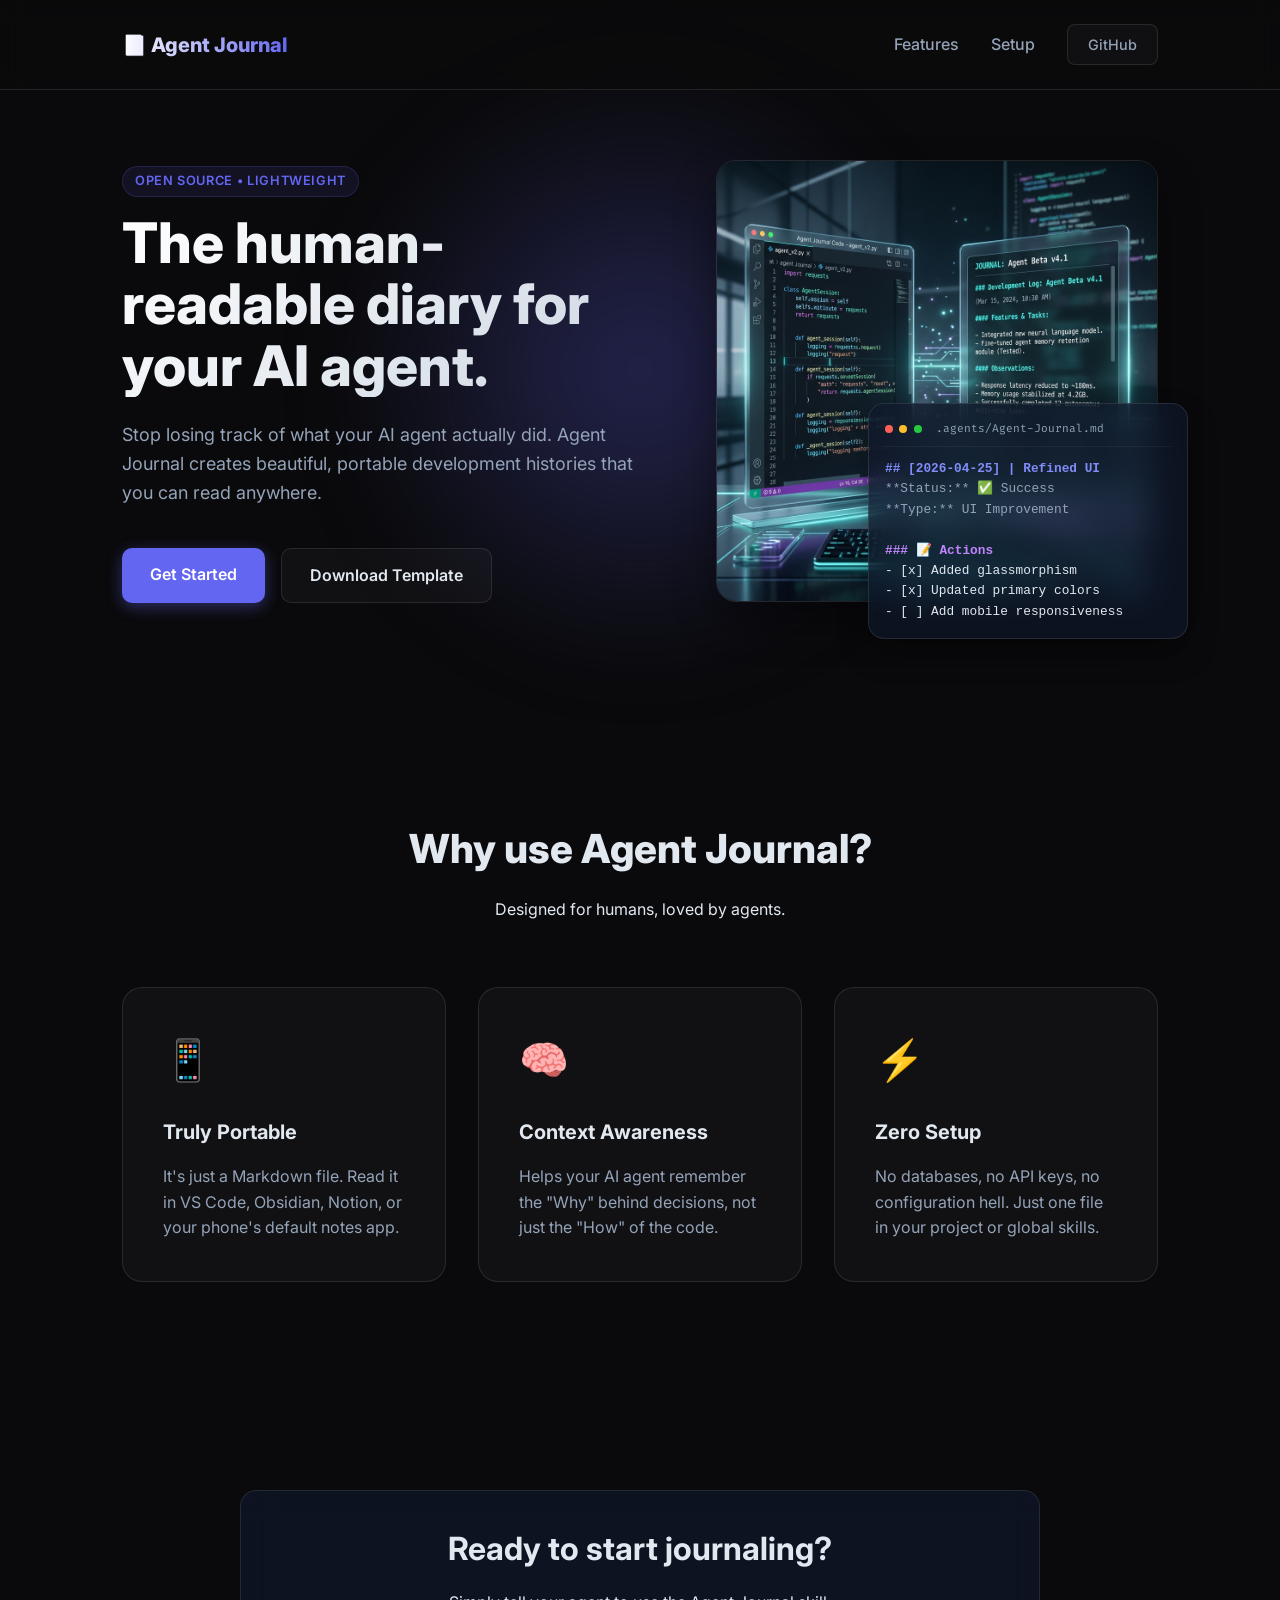
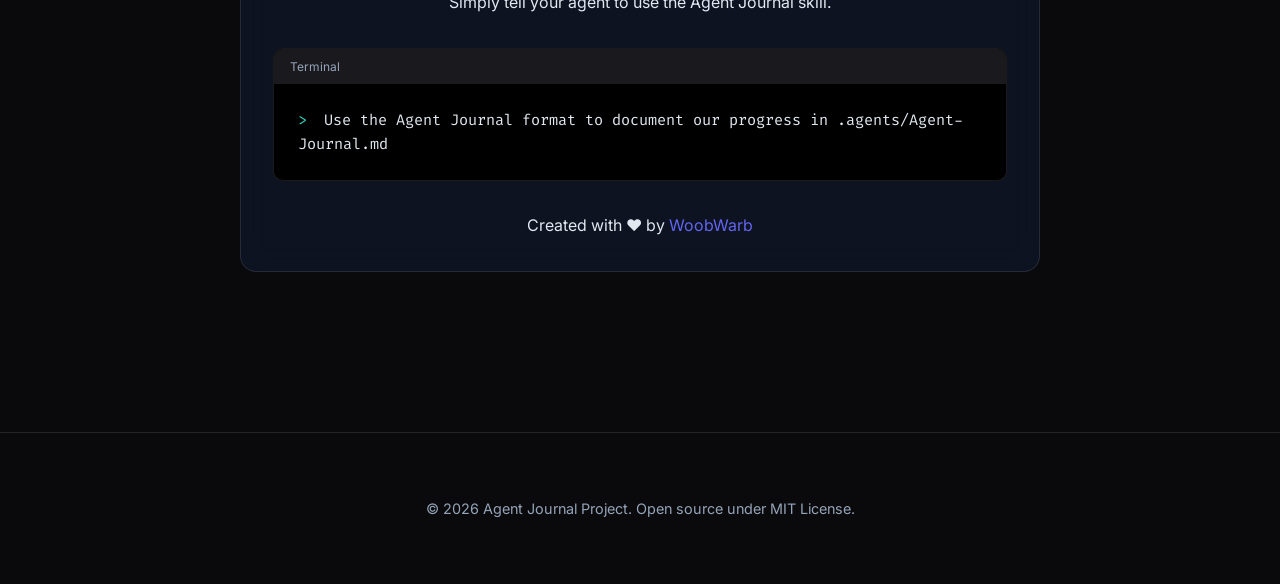
==== index.html @ eedf47f5 "Move website to root for GitHub Pages compatibility" ====
<!DOCTYPE html>
<html lang="en">
<head>
    <meta charset="UTF-8">
    <meta name="viewport" content="width=device-width, initial-scale=1.0">
    <title>Agent Journal | Human-Readable AI Development Diary</title>
    <link rel="stylesheet" href="style.css">
    <link rel="preconnect" href="https://fonts.googleapis.com">
    <link rel="preconnect" href="https://fonts.gstatic.com" crossorigin>
    <link href="https://fonts.googleapis.com/css2?family=Inter:wght@300;400;600;800&family=Fira+Code:wght@400;500&display=swap" rel="stylesheet">
</head>
<body>
    <nav>
        <div class="container">
            <div class="logo">📓 Agent Journal</div>
            <div class="nav-links">
                <a href="#features">Features</a>
                <a href="#setup">Setup</a>
                <a href="https://github.com/WoobWarb" target="_blank" class="github-btn">GitHub</a>
            </div>
        </div>
    </nav>

    <header class="hero">
        <div class="container grid">
            <div class="hero-content">
                <span class="badge">Open Source • Lightweight</span>
                <h1>The human-readable diary for your AI agent.</h1>
                <p>Stop losing track of what your AI agent actually did. Agent Journal creates beautiful, portable development histories that you can read anywhere.</p>
                <div class="hero-btns">
                    <a href="#setup" class="btn primary">Get Started</a>
                    <a href="Agent-Journal.md" download class="btn secondary">Download Template</a>
                </div>
            </div>
            <div class="hero-image">
                <img src="hero.png" alt="Agent Journal Preview">
                <div class="glass-card preview-card">
                    <div class="card-header">
                        <span class="dot red"></span>
                        <span class="dot yellow"></span>
                        <span class="dot green"></span>
                        <span class="filename">.agents/Agent-Journal.md</span>
                    </div>
                    <div class="card-body">
                        <pre><code><span class="md-h2">## [2026-04-25] | Refined UI</span>
<span class="md-meta">**Status:** ✅ Success</span>
<span class="md-meta">**Type:** UI Improvement</span>

<span class="md-h3">### 📝 Actions</span>
- [x] Added glassmorphism
- [x] Updated primary colors
- [ ] Add mobile responsiveness</code></pre>
                    </div>
                </div>
            </div>
        </div>
    </header>

    <section id="features" class="features">
        <div class="container">
            <div class="section-title">
                <h2>Why use Agent Journal?</h2>
                <p>Designed for humans, loved by agents.</p>
            </div>
            <div class="feature-grid">
                <div class="feature-card">
                    <div class="icon">📱</div>
                    <h3>Truly Portable</h3>
                    <p>It's just a Markdown file. Read it in VS Code, Obsidian, Notion, or your phone's default notes app.</p>
                </div>
                <div class="feature-card">
                    <div class="icon">🧠</div>
                    <h3>Context Awareness</h3>
                    <p>Helps your AI agent remember the "Why" behind decisions, not just the "How" of the code.</p>
                </div>
                <div class="feature-card">
                    <div class="icon">⚡</div>
                    <h3>Zero Setup</h3>
                    <p>No databases, no API keys, no configuration hell. Just one file in your project or global skills.</p>
                </div>
            </div>
        </div>
    </section>

    <section id="setup" class="setup">
        <div class="container">
            <div class="glass-card setup-card">
                <h2>Ready to start journaling?</h2>
                <p>Simply tell your agent to use the Agent Journal skill.</p>
                <div class="terminal">
                    <div class="terminal-header">Terminal</div>
                    <div class="terminal-body">
                        <span class="prompt">></span> Use the Agent Journal format to document our progress in .agents/Agent-Journal.md
                    </div>
                </div>
                <div class="footer-links">
                    <p>Created with ❤️ by <a href="https://github.com/WoobWarb">WoobWarb</a></p>
                </div>
            </div>
        </div>
    </section>

    <footer>
        <div class="container">
            <p>&copy; 2026 Agent Journal Project. Open source under MIT License.</p>
        </div>
    </footer>
</body>
</html>
---- style.css ----
:root {
    --bg: #0a0a0c;
    --card-bg: rgba(255, 255, 255, 0.03);
    --border: rgba(255, 255, 255, 0.1);
    --text: #e2e8f0;
    --text-muted: #94a3b8;
    --primary: #6366f1;
    --primary-glow: rgba(99, 102, 241, 0.3);
    --secondary: #2dd4bf;
    --glass: rgba(15, 23, 42, 0.7);
}

* {
    margin: 0;
    padding: 0;
    box-sizing: border-box;
}

body {
    background-color: var(--bg);
    color: var(--text);
    font-family: 'Inter', sans-serif;
    line-height: 1.6;
    overflow-x: hidden;
}

.container {
    max-width: 1100px;
    margin: 0 auto;
    padding: 0 2rem;
}

nav {
    padding: 1.5rem 0;
    position: fixed;
    width: 100%;
    top: 0;
    z-index: 100;
    background: rgba(10, 10, 12, 0.8);
    backdrop-filter: blur(10px);
    border-bottom: 1px solid var(--border);
}

nav .container {
    display: flex;
    justify-content: space-between;
    align-items: center;
}

.logo {
    font-weight: 800;
    font-size: 1.25rem;
    background: linear-gradient(to right, #fff, var(--primary));
    -webkit-background-clip: text;
    -webkit-text-fill-color: transparent;
}

.nav-links {
    display: flex;
    gap: 2rem;
    align-items: center;
}

.nav-links a {
    text-decoration: none;
    color: var(--text-muted);
    font-weight: 500;
    transition: color 0.3s;
}

.nav-links a:hover {
    color: var(--text);
}

.github-btn {
    padding: 0.5rem 1.25rem;
    background: var(--card-bg);
    border: 1px solid var(--border);
    border-radius: 8px;
    font-size: 0.9rem;
}

header.hero {
    padding: 10rem 0 5rem;
    position: relative;
}

header.hero::before {
    content: '';
    position: absolute;
    top: 10%;
    left: 50%;
    transform: translateX(-50%);
    width: 600px;
    height: 600px;
    background: radial-gradient(circle, var(--primary-glow) 0%, transparent 70%);
    z-index: -1;
    filter: blur(50px);
}

.grid {
    display: grid;
    grid-template-columns: 1.2fr 1fr;
    gap: 4rem;
    align-items: center;
}

.hero-content h1 {
    font-size: 3.5rem;
    font-weight: 800;
    line-height: 1.1;
    margin-bottom: 1.5rem;
    background: linear-gradient(135deg, #fff 0%, #cbd5e1 100%);
    -webkit-background-clip: text;
    -webkit-text-fill-color: transparent;
}

.hero-content p {
    font-size: 1.125rem;
    color: var(--text-muted);
    margin-bottom: 2.5rem;
}

.badge {
    display: inline-block;
    padding: 0.25rem 0.75rem;
    background: rgba(99, 102, 241, 0.1);
    color: var(--primary);
    border: 1px solid rgba(99, 102, 241, 0.2);
    border-radius: 20px;
    font-size: 0.8rem;
    font-weight: 600;
    margin-bottom: 1rem;
    text-transform: uppercase;
    letter-spacing: 0.05em;
}

.hero-btns {
    display: flex;
    gap: 1rem;
}

.btn {
    padding: 0.875rem 1.75rem;
    border-radius: 10px;
    text-decoration: none;
    font-weight: 600;
    transition: all 0.3s;
}

.btn.primary {
    background: var(--primary);
    color: white;
    box-shadow: 0 4px 15px rgba(99, 102, 241, 0.4);
}

.btn.primary:hover {
    transform: translateY(-2px);
    box-shadow: 0 6px 20px rgba(99, 102, 241, 0.6);
}

.btn.secondary {
    background: var(--card-bg);
    color: var(--text);
    border: 1px solid var(--border);
}

.btn.secondary:hover {
    background: rgba(255, 255, 255, 0.06);
}

.hero-image {
    position: relative;
}

.hero-image img {
    width: 100%;
    border-radius: 20px;
    box-shadow: 0 20px 40px rgba(0, 0, 0, 0.4);
    border: 1px solid var(--border);
}

.glass-card {
    background: var(--glass);
    backdrop-filter: blur(15px);
    border: 1px solid var(--border);
    border-radius: 16px;
    padding: 2rem;
}

.preview-card {
    position: absolute;
    bottom: -30px;
    right: -30px;
    width: 320px;
    padding: 1rem;
    font-family: 'Fira Code', monospace;
    font-size: 0.8rem;
    box-shadow: 0 15px 30px rgba(0, 0, 0, 0.3);
    animation: float 6s ease-in-out infinite;
}

@keyframes float {
    0%, 100% { transform: translateY(0); }
    50% { transform: translateY(-10px); }
}

.card-header {
    display: flex;
    align-items: center;
    gap: 0.4rem;
    margin-bottom: 0.75rem;
    padding-bottom: 0.5rem;
    border-bottom: 1px solid rgba(255, 255, 255, 0.05);
}

.dot {
    width: 8px;
    height: 8px;
    border-radius: 50%;
}

.dot.red { background: #ff5f56; }
.dot.yellow { background: #ffbd2e; }
.dot.green { background: #27c93f; }

.filename {
    color: var(--text-muted);
    margin-left: 0.5rem;
    font-size: 0.7rem;
}

.md-h2 { color: #818cf8; font-weight: bold; }
.md-h3 { color: #c084fc; font-weight: bold; }
.md-meta { color: var(--text-muted); }

.features {
    padding: 8rem 0;
}

.section-title {
    text-align: center;
    margin-bottom: 4rem;
}

.section-title h2 {
    font-size: 2.5rem;
    font-weight: 800;
    margin-bottom: 1rem;
}

.feature-grid {
    display: grid;
    grid-template-columns: repeat(3, 1fr);
    gap: 2rem;
}

.feature-card {
    background: var(--card-bg);
    border: 1px solid var(--border);
    padding: 2.5rem;
    border-radius: 20px;
    transition: all 0.3s;
}

.feature-card:hover {
    border-color: var(--primary);
    transform: translateY(-5px);
    background: rgba(255, 255, 255, 0.05);
}

.feature-card .icon {
    font-size: 2.5rem;
    margin-bottom: 1.5rem;
}

.feature-card h3 {
    font-size: 1.25rem;
    margin-bottom: 1rem;
}

.feature-card p {
    color: var(--text-muted);
}

.setup {
    padding: 5rem 0 10rem;
}

.setup-card {
    text-align: center;
    max-width: 800px;
    margin: 0 auto;
}

.setup-card h2 {
    font-size: 2rem;
    margin-bottom: 1rem;
}

.terminal {
    background: #000;
    border-radius: 10px;
    margin: 2rem 0;
    text-align: left;
    overflow: hidden;
    border: 1px solid var(--border);
}

.terminal-header {
    background: #1a1a1e;
    padding: 0.5rem 1rem;
    font-size: 0.75rem;
    color: var(--text-muted);
}

.terminal-body {
    padding: 1.5rem;
    font-family: 'Fira Code', monospace;
    font-size: 0.95rem;
}

.terminal-body .prompt {
    color: var(--secondary);
    margin-right: 0.5rem;
}

.footer-links a {
    color: var(--primary);
    text-decoration: none;
}

footer {
    padding: 4rem 0;
    border-top: 1px solid var(--border);
    text-align: center;
    color: var(--text-muted);
    font-size: 0.9rem;
}

@media (max-width: 768px) {
    .grid { grid-template-columns: 1fr; text-align: center; gap: 2rem; }
    .hero-content h1 { font-size: 2.5rem; }
    .hero-btns { justify-content: center; }
    .feature-grid { grid-template-columns: 1fr; }
    .preview-card { position: relative; bottom: 0; right: 0; width: 100%; margin-top: 1rem; }
    .nav-links { display: none; }
}
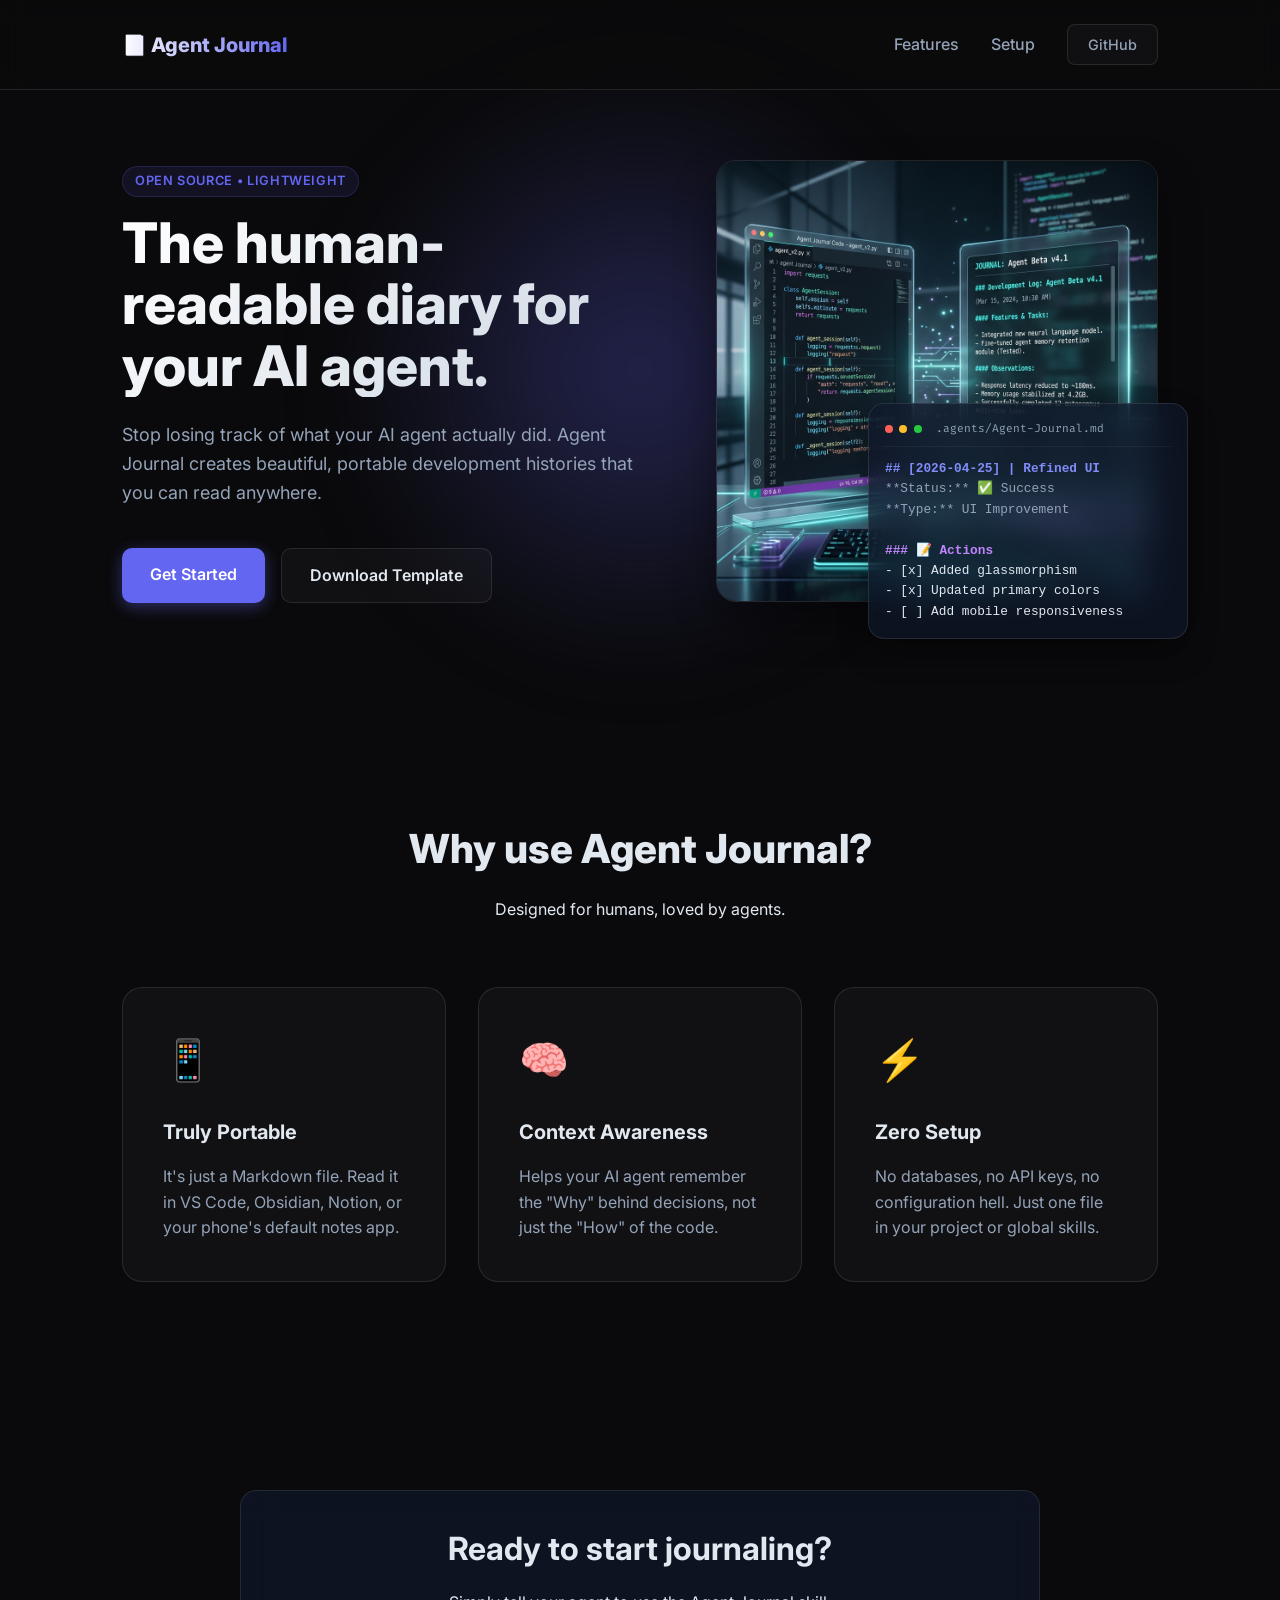
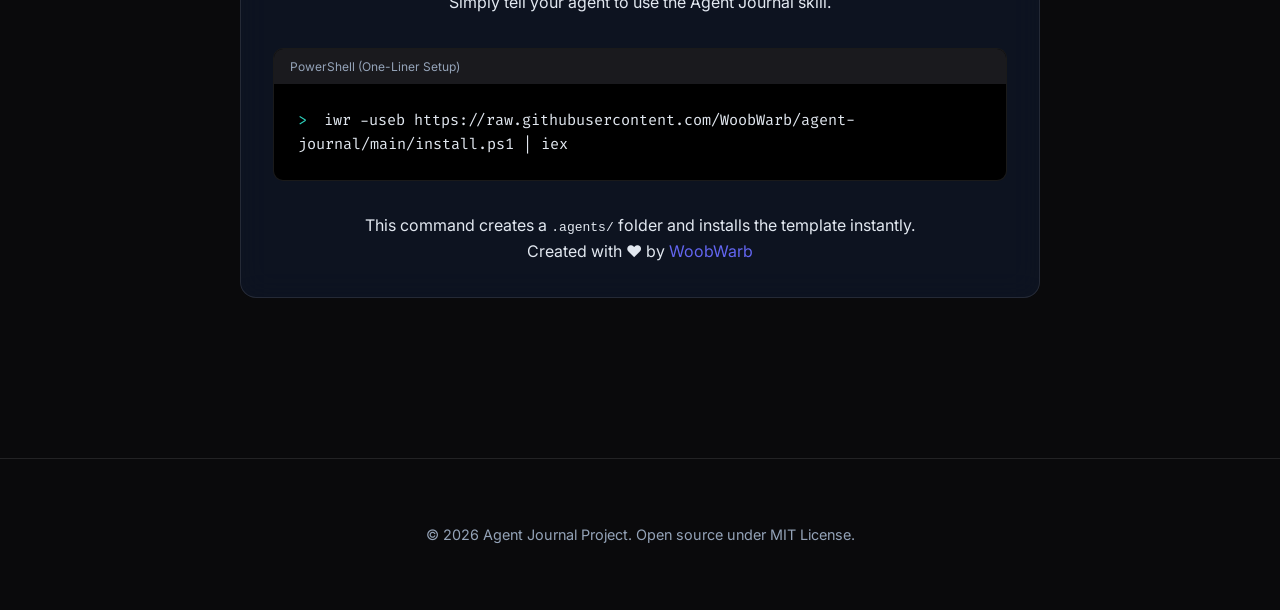
==== commit b3fda936: "Add one-liner remote installer support" ====
--- a/index.html
+++ b/index.html
@@ -88,11 +88,12 @@
                 <h2>Ready to start journaling?</h2>
                 <p>Simply tell your agent to use the Agent Journal skill.</p>
                 <div class="terminal">
-                    <div class="terminal-header">Terminal</div>
+                    <div class="terminal-header">PowerShell (One-Liner Setup)</div>
                     <div class="terminal-body">
-                        <span class="prompt">></span> Use the Agent Journal format to document our progress in .agents/Agent-Journal.md
+                        <span class="prompt">></span> iwr -useb https://raw.githubusercontent.com/WoobWarb/agent-journal/main/install.ps1 | iex
                     </div>
                 </div>
+                <p class="hint">This command creates a <code>.agents/</code> folder and installs the template instantly.</p>
                 <div class="footer-links">
                     <p>Created with ❤️ by <a href="https://github.com/WoobWarb">WoobWarb</a></p>
                 </div>
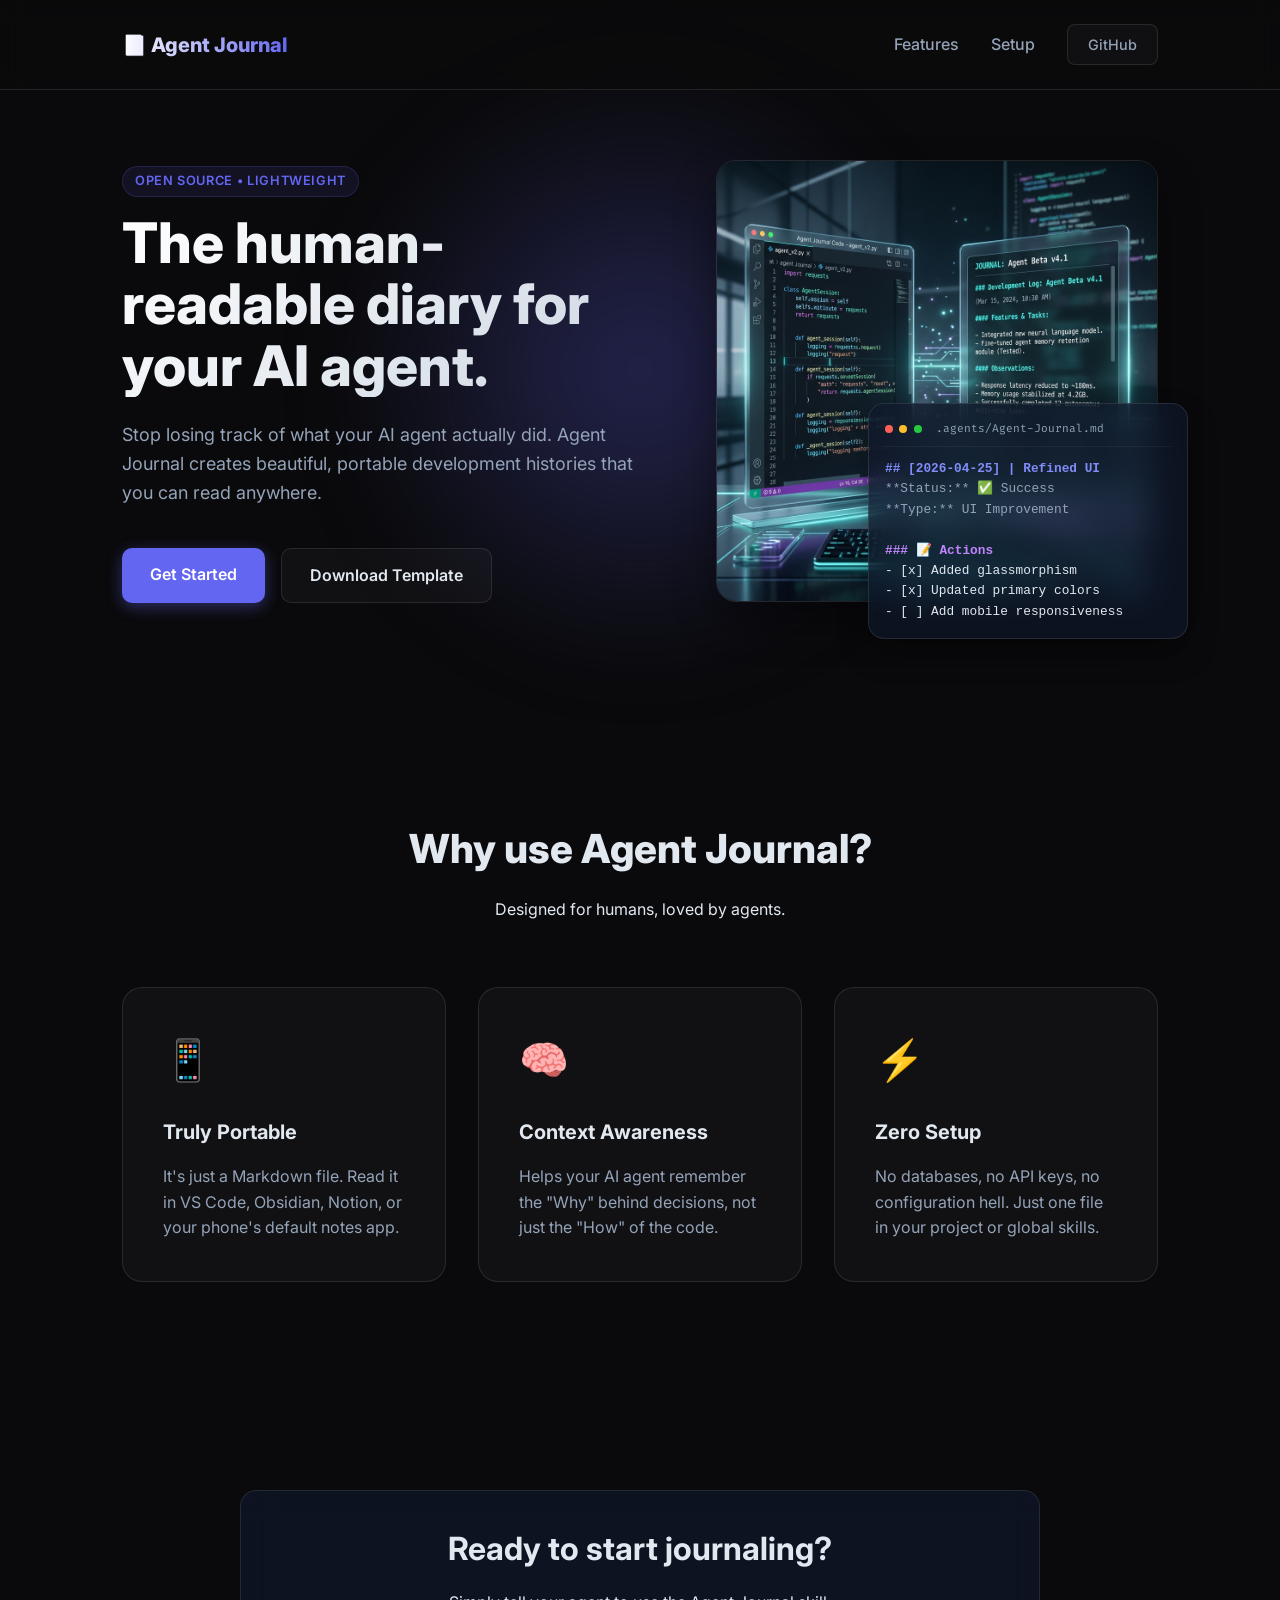
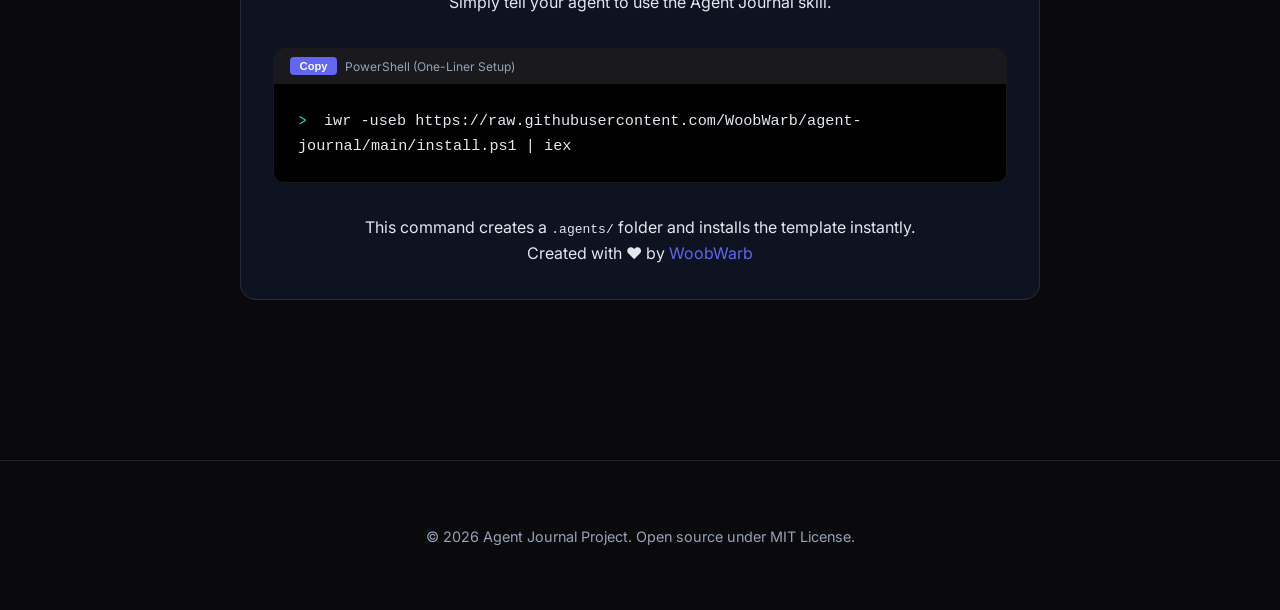
==== commit 728cfaeb: "Add copy button to terminal card on top left" ====
--- a/index.html
+++ b/index.html
@@ -87,10 +87,13 @@
             <div class="glass-card setup-card">
                 <h2>Ready to start journaling?</h2>
                 <p>Simply tell your agent to use the Agent Journal skill.</p>
-                <div class="terminal">
-                    <div class="terminal-header">PowerShell (One-Liner Setup)</div>
+                <div class="terminal" id="terminal-card">
+                    <div class="terminal-header">
+                        <span class="terminal-title">PowerShell (One-Liner Setup)</span>
+                        <button class="copy-btn" onclick="copyCommand()">Copy</button>
+                    </div>
                     <div class="terminal-body">
-                        <span class="prompt">></span> iwr -useb https://raw.githubusercontent.com/WoobWarb/agent-journal/main/install.ps1 | iex
+                        <span class="prompt">></span> <code id="install-cmd">iwr -useb https://raw.githubusercontent.com/WoobWarb/agent-journal/main/install.ps1 | iex</code>
                     </div>
                 </div>
                 <p class="hint">This command creates a <code>.agents/</code> folder and installs the template instantly.</p>
@@ -106,5 +109,19 @@
             <p>&copy; 2026 Agent Journal Project. Open source under MIT License.</p>
         </div>
     </footer>
+    <script>
+        function copyCommand() {
+            const cmd = document.getElementById('install-cmd').innerText;
+            navigator.clipboard.writeText(cmd).then(() => {
+                const btn = document.querySelector('.copy-btn');
+                btn.innerText = 'Copied!';
+                btn.classList.add('copied');
+                setTimeout(() => {
+                    btn.innerText = 'Copy';
+                    btn.classList.remove('copied');
+                }, 2000);
+            });
+        }
+    </script>
 </body>
 </html>
--- a/style.css
+++ b/style.css
@@ -312,6 +312,37 @@
     padding: 0.5rem 1rem;
     font-size: 0.75rem;
     color: var(--text-muted);
+    display: flex;
+    justify-content: space-between;
+    align-items: center;
+}
+
+.copy-btn {
+    background: var(--primary);
+    color: white;
+    border: none;
+    padding: 0.2rem 0.6rem;
+    border-radius: 4px;
+    font-size: 0.7rem;
+    font-weight: 600;
+    cursor: pointer;
+    transition: all 0.2s;
+    order: -1; /* Move to the far left */
+}
+
+.copy-btn:hover {
+    background: #4f46e5;
+    transform: scale(1.05);
+}
+
+.copy-btn.copied {
+    background: var(--secondary);
+}
+
+.terminal-title {
+    margin-left: 0.5rem;
+    flex-grow: 1;
+    text-align: left;
 }
 
 .terminal-body {
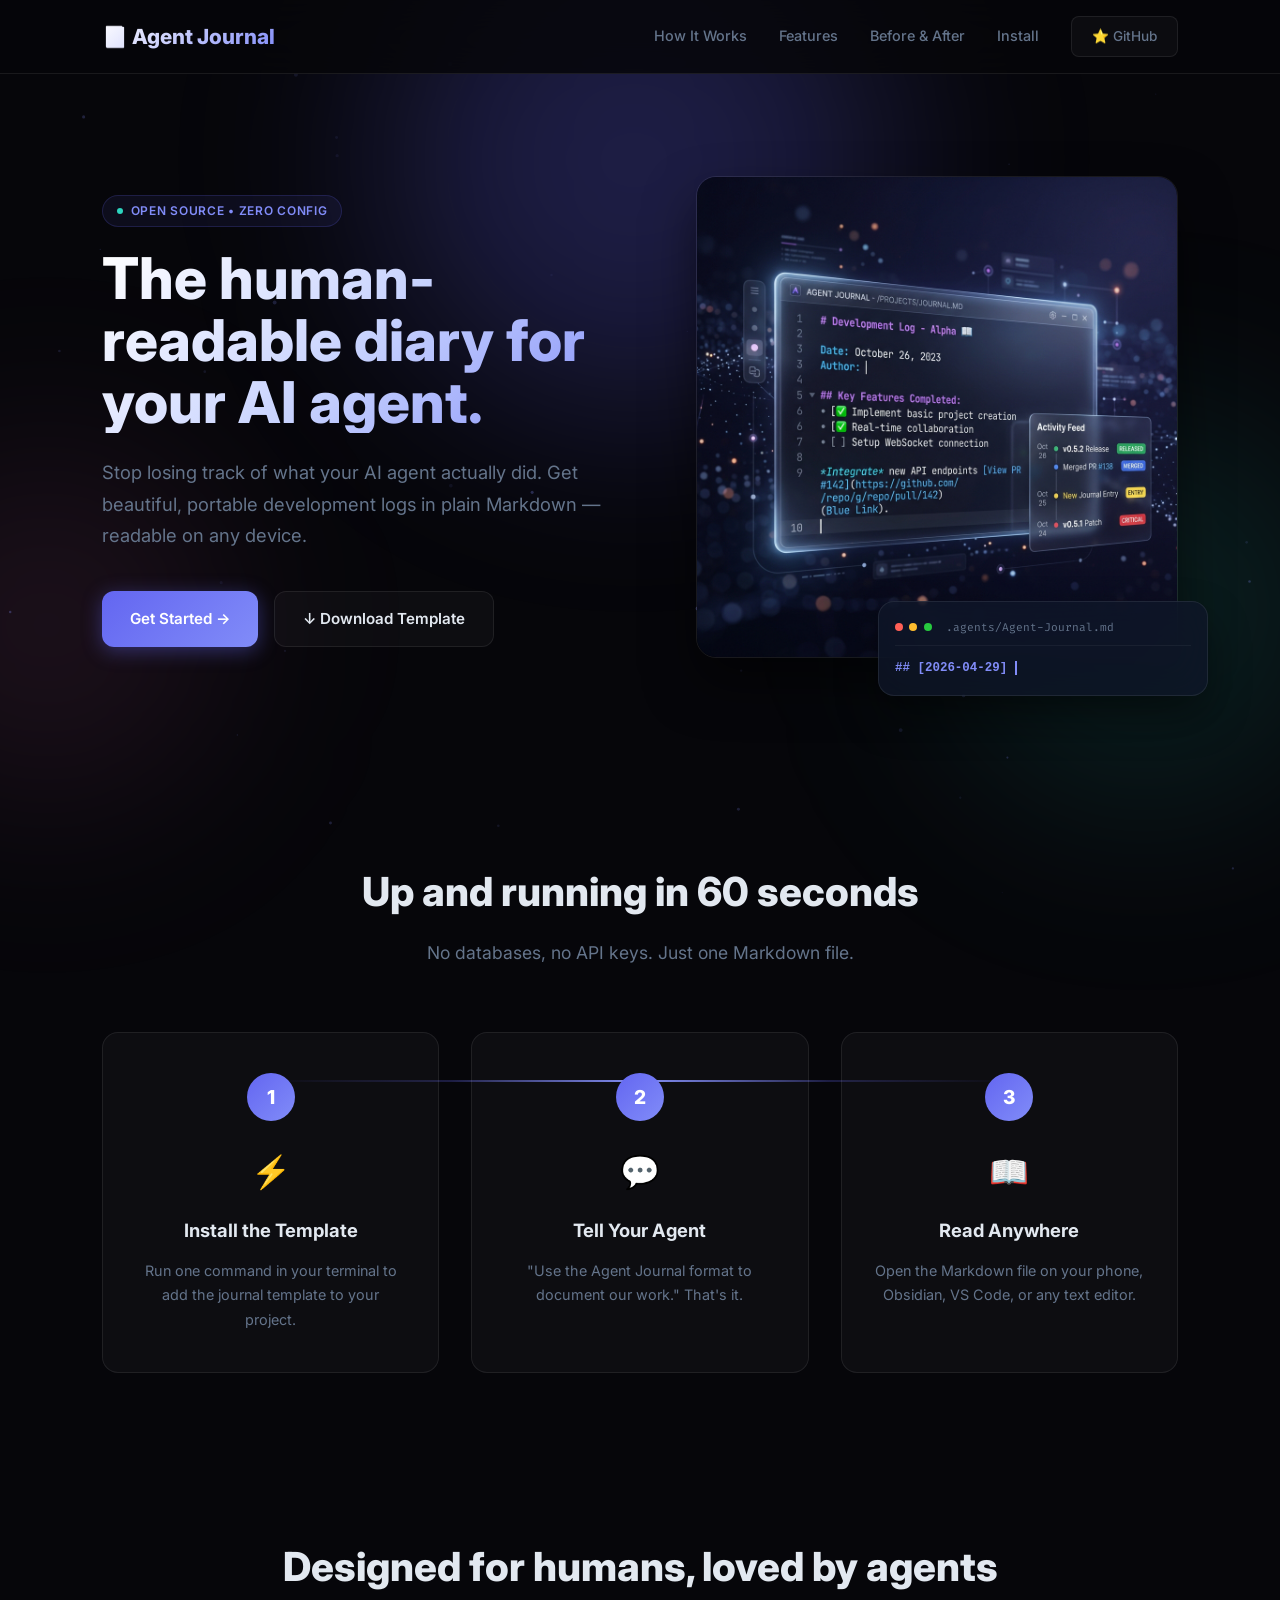
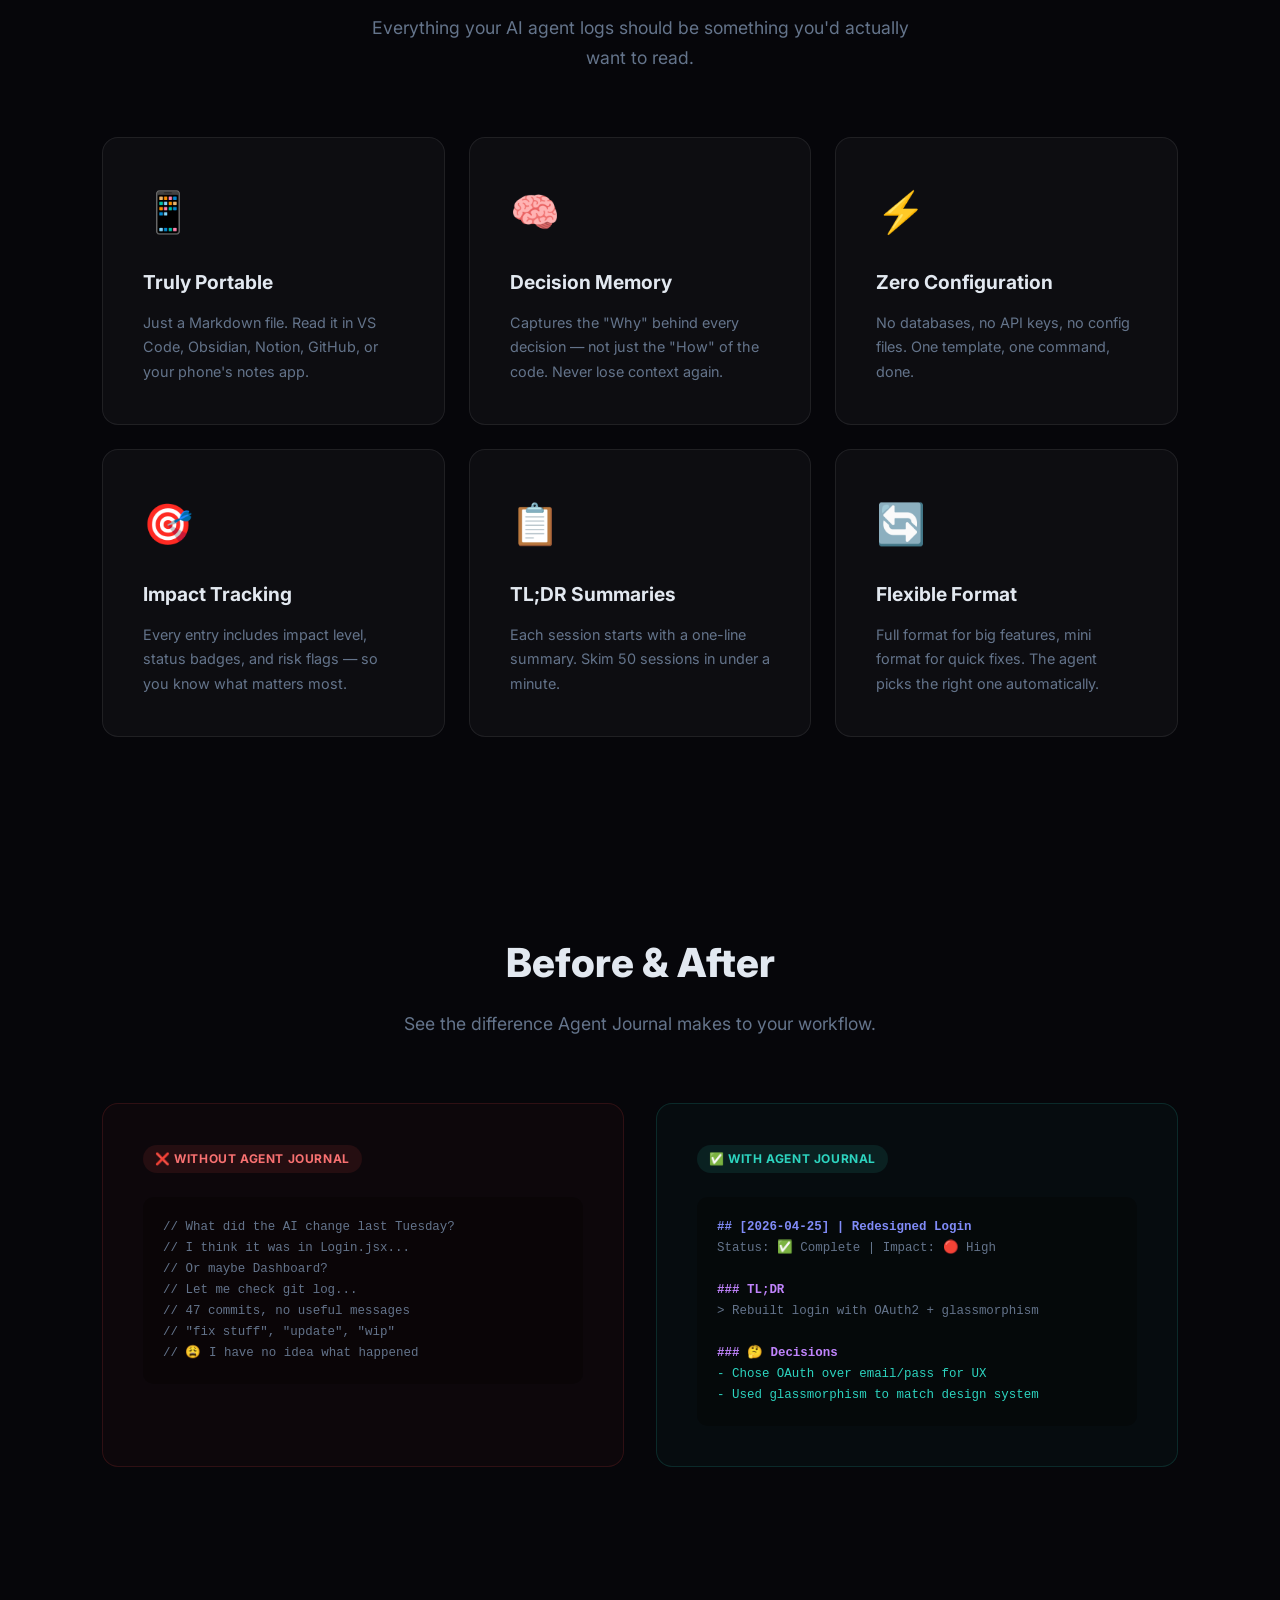
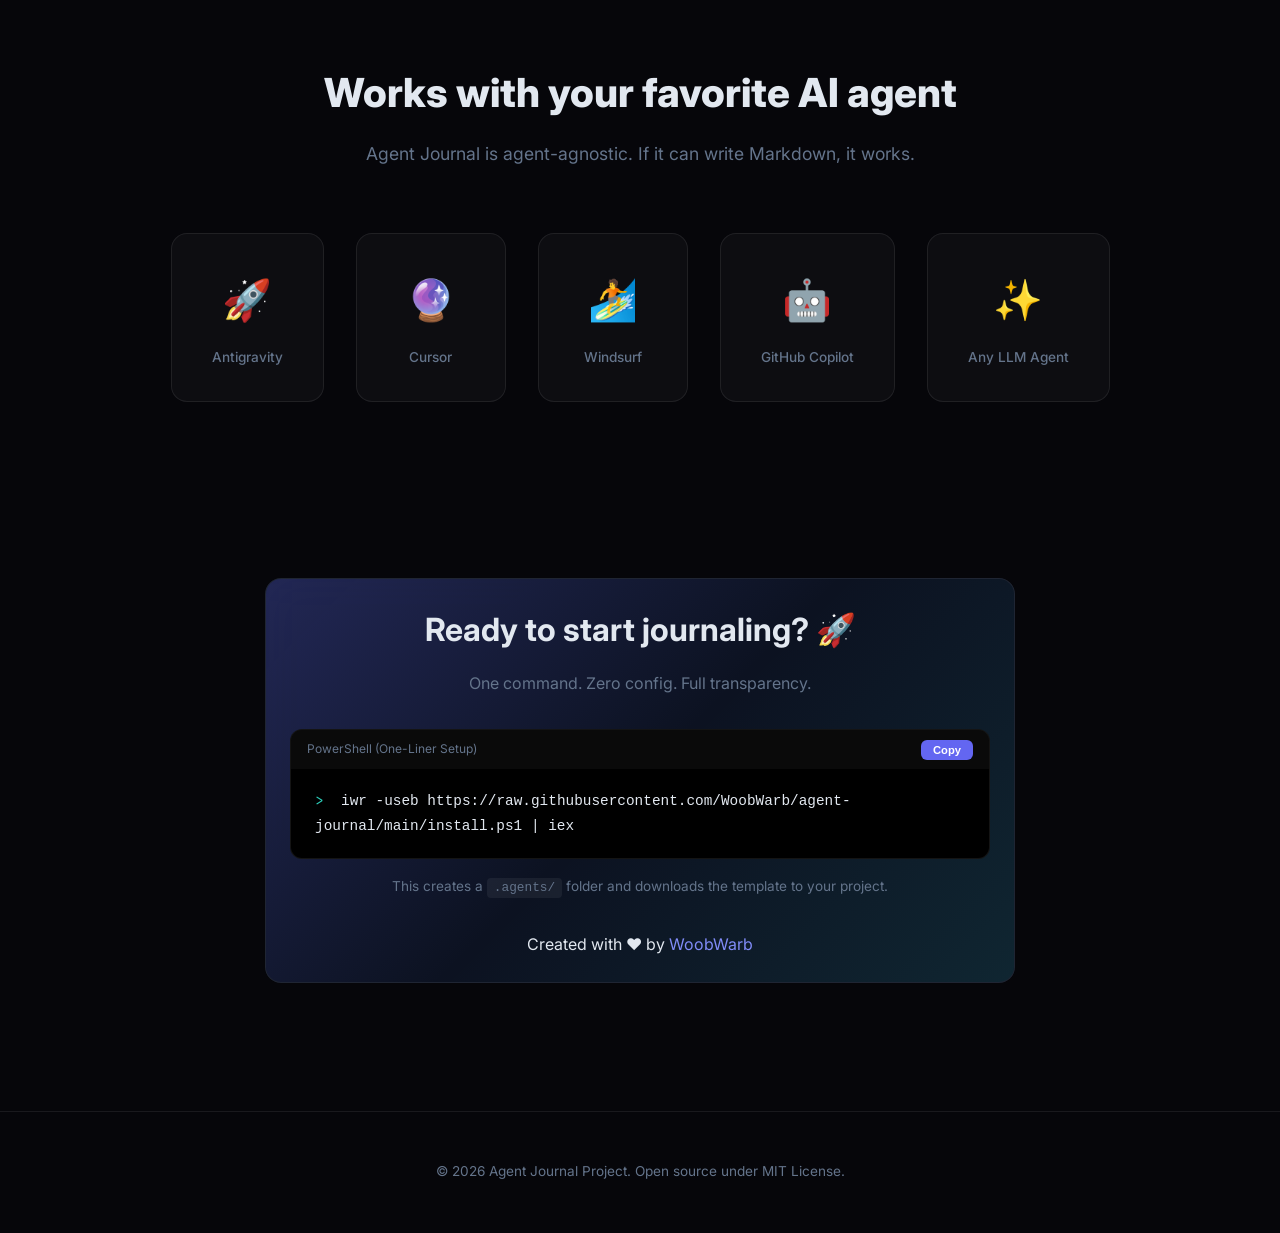
==== commit 0161e6f2: "feat: redesign landing page with interactive elements, animations, and updated documentation flow wh" ====
--- a/index.html
+++ b/index.html
@@ -4,37 +4,56 @@
     <meta charset="UTF-8">
     <meta name="viewport" content="width=device-width, initial-scale=1.0">
     <title>Agent Journal | Human-Readable AI Development Diary</title>
+    <meta name="description" content="Stop losing track of what your AI agent did. Agent Journal creates beautiful, portable development histories in Markdown that you can read anywhere.">
+    <meta property="og:title" content="Agent Journal — The Human-Readable AI Diary">
+    <meta property="og:description" content="A lightweight skill for AI coding assistants that documents every change in clean, portable Markdown.">
+    <meta property="og:type" content="website">
+    <meta property="og:image" content="hero.png">
+    <link rel="icon" href="data:image/svg+xml,<svg xmlns='http://www.w3.org/2000/svg' viewBox='0 0 100 100'><text y='.9em' font-size='90'>📓</text></svg>">
     <link rel="stylesheet" href="style.css">
     <link rel="preconnect" href="https://fonts.googleapis.com">
     <link rel="preconnect" href="https://fonts.gstatic.com" crossorigin>
-    <link href="https://fonts.googleapis.com/css2?family=Inter:wght@300;400;600;800&family=Fira+Code:wght@400;500&display=swap" rel="stylesheet">
+    <link href="https://fonts.googleapis.com/css2?family=Inter:wght@300;400;500;600;800&family=Fira+Code:wght@400;500&display=swap" rel="stylesheet">
 </head>
 <body>
-    <nav>
+    <!-- Ambient background -->
+    <div class="glow-orb orb-1"></div>
+    <div class="glow-orb orb-2"></div>
+    <div class="glow-orb orb-3"></div>
+    <canvas id="particles-canvas"></canvas>
+
+    <!-- Nav -->
+    <nav id="navbar">
         <div class="container">
             <div class="logo">📓 Agent Journal</div>
-            <div class="nav-links">
+            <div class="nav-links" id="navLinks">
+                <a href="#how-it-works">How It Works</a>
                 <a href="#features">Features</a>
-                <a href="#setup">Setup</a>
-                <a href="https://github.com/WoobWarb" target="_blank" class="github-btn">GitHub</a>
+                <a href="#comparison">Before & After</a>
+                <a href="#setup">Install</a>
+                <a href="https://github.com/WoobWarb/agent-journal" target="_blank" class="github-btn">⭐ GitHub</a>
+            </div>
+            <div class="hamburger" id="hamburger" onclick="toggleMenu()">
+                <span></span><span></span><span></span>
             </div>
         </div>
     </nav>
 
+    <!-- Hero -->
     <header class="hero">
         <div class="container grid">
             <div class="hero-content">
-                <span class="badge">Open Source • Lightweight</span>
+                <span class="badge"><span class="pulse"></span> Open Source • Zero Config</span>
                 <h1>The human-readable diary for your AI agent.</h1>
-                <p>Stop losing track of what your AI agent actually did. Agent Journal creates beautiful, portable development histories that you can read anywhere.</p>
+                <p>Stop losing track of what your AI agent actually did. Get beautiful, portable development logs in plain Markdown — readable on any device.</p>
                 <div class="hero-btns">
-                    <a href="#setup" class="btn primary">Get Started</a>
-                    <a href="Agent-Journal.md" download class="btn secondary">Download Template</a>
+                    <a href="#setup" class="btn primary">Get Started →</a>
+                    <a href="Agent-Journal.md" download class="btn secondary">↓ Download Template</a>
                 </div>
             </div>
             <div class="hero-image">
-                <img src="hero.png" alt="Agent Journal Preview">
-                <div class="glass-card preview-card">
+                <img src="hero.png" alt="Agent Journal Preview" loading="eager">
+                <div class="glass-card preview-card" id="typing-card">
                     <div class="card-header">
                         <span class="dot red"></span>
                         <span class="dot yellow"></span>
@@ -42,61 +61,167 @@
                         <span class="filename">.agents/Agent-Journal.md</span>
                     </div>
                     <div class="card-body">
-                        <pre><code><span class="md-h2">## [2026-04-25] | Refined UI</span>
-<span class="md-meta">**Status:** ✅ Success</span>
-<span class="md-meta">**Type:** UI Improvement</span>
-
-<span class="md-h3">### 📝 Actions</span>
-- [x] Added glassmorphism
-- [x] Updated primary colors
-- [ ] Add mobile responsiveness</code></pre>
+                        <pre><code id="typed-code"></code></pre>
                     </div>
                 </div>
             </div>
         </div>
     </header>
 
+    <!-- How It Works -->
+    <section id="how-it-works" class="how-it-works">
+        <div class="container">
+            <div class="section-title reveal">
+                <h2>Up and running in 60 seconds</h2>
+                <p>No databases, no API keys. Just one Markdown file.</p>
+            </div>
+            <div class="steps-grid">
+                <div class="step-card reveal">
+                    <div class="step-number">1</div>
+                    <div class="icon">⚡</div>
+                    <h3>Install the Template</h3>
+                    <p>Run one command in your terminal to add the journal template to your project.</p>
+                </div>
+                <div class="step-card reveal">
+                    <div class="step-number">2</div>
+                    <div class="icon">💬</div>
+                    <h3>Tell Your Agent</h3>
+                    <p>"Use the Agent Journal format to document our work." That's it.</p>
+                </div>
+                <div class="step-card reveal">
+                    <div class="step-number">3</div>
+                    <div class="icon">📖</div>
+                    <h3>Read Anywhere</h3>
+                    <p>Open the Markdown file on your phone, Obsidian, VS Code, or any text editor.</p>
+                </div>
+            </div>
+        </div>
+    </section>
+
+    <!-- Features -->
     <section id="features" class="features">
         <div class="container">
-            <div class="section-title">
-                <h2>Why use Agent Journal?</h2>
-                <p>Designed for humans, loved by agents.</p>
+            <div class="section-title reveal">
+                <h2>Designed for humans, loved by agents</h2>
+                <p>Everything your AI agent logs should be something you'd actually want to read.</p>
             </div>
             <div class="feature-grid">
-                <div class="feature-card">
+                <div class="feature-card reveal">
                     <div class="icon">📱</div>
                     <h3>Truly Portable</h3>
-                    <p>It's just a Markdown file. Read it in VS Code, Obsidian, Notion, or your phone's default notes app.</p>
-                </div>
-                <div class="feature-card">
+                    <p>Just a Markdown file. Read it in VS Code, Obsidian, Notion, GitHub, or your phone's notes app.</p>
+                </div>
+                <div class="feature-card reveal">
                     <div class="icon">🧠</div>
-                    <h3>Context Awareness</h3>
-                    <p>Helps your AI agent remember the "Why" behind decisions, not just the "How" of the code.</p>
-                </div>
-                <div class="feature-card">
+                    <h3>Decision Memory</h3>
+                    <p>Captures the "Why" behind every decision — not just the "How" of the code. Never lose context again.</p>
+                </div>
+                <div class="feature-card reveal">
                     <div class="icon">⚡</div>
-                    <h3>Zero Setup</h3>
-                    <p>No databases, no API keys, no configuration hell. Just one file in your project or global skills.</p>
-                </div>
-            </div>
-        </div>
-    </section>
-
+                    <h3>Zero Configuration</h3>
+                    <p>No databases, no API keys, no config files. One template, one command, done.</p>
+                </div>
+                <div class="feature-card reveal">
+                    <div class="icon">🎯</div>
+                    <h3>Impact Tracking</h3>
+                    <p>Every entry includes impact level, status badges, and risk flags — so you know what matters most.</p>
+                </div>
+                <div class="feature-card reveal">
+                    <div class="icon">📋</div>
+                    <h3>TL;DR Summaries</h3>
+                    <p>Each session starts with a one-line summary. Skim 50 sessions in under a minute.</p>
+                </div>
+                <div class="feature-card reveal">
+                    <div class="icon">🔄</div>
+                    <h3>Flexible Format</h3>
+                    <p>Full format for big features, mini format for quick fixes. The agent picks the right one automatically.</p>
+                </div>
+            </div>
+        </div>
+    </section>
+
+    <!-- Before / After -->
+    <section id="comparison" class="comparison">
+        <div class="container">
+            <div class="section-title reveal">
+                <h2>Before & After</h2>
+                <p>See the difference Agent Journal makes to your workflow.</p>
+            </div>
+            <div class="comparison-grid reveal">
+                <div class="compare-card before">
+                    <span class="compare-label">❌ Without Agent Journal</span>
+                    <pre><code>// What did the AI change last Tuesday?
+// I think it was in Login.jsx...
+// Or maybe Dashboard? 
+// Let me check git log...
+// 47 commits, no useful messages
+// "fix stuff", "update", "wip"
+// 😩 I have no idea what happened</code></pre>
+                </div>
+                <div class="compare-card after">
+                    <span class="compare-label">✅ With Agent Journal</span>
+                    <pre><code><span class="md-h2">## [2026-04-25] | Redesigned Login</span>
+<span class="md-meta">Status: ✅ Complete | Impact: 🔴 High</span>
+
+<span class="md-h3">### TL;DR</span>
+<span class="md-meta">> Rebuilt login with OAuth2 + glassmorphism</span>
+
+<span class="md-h3">### 🤔 Decisions</span>
+<span class="md-check">- Chose OAuth over email/pass for UX</span>
+<span class="md-check">- Used glassmorphism to match design system</span></code></pre>
+                </div>
+            </div>
+        </div>
+    </section>
+
+    <!-- Compatible With -->
+    <section class="compatible">
+        <div class="container">
+            <div class="section-title reveal">
+                <h2>Works with your favorite AI agent</h2>
+                <p>Agent Journal is agent-agnostic. If it can write Markdown, it works.</p>
+            </div>
+            <div class="compat-grid reveal">
+                <div class="compat-item">
+                    <span class="compat-icon">🚀</span>
+                    <span>Antigravity</span>
+                </div>
+                <div class="compat-item">
+                    <span class="compat-icon">🔮</span>
+                    <span>Cursor</span>
+                </div>
+                <div class="compat-item">
+                    <span class="compat-icon">🏄</span>
+                    <span>Windsurf</span>
+                </div>
+                <div class="compat-item">
+                    <span class="compat-icon">🤖</span>
+                    <span>GitHub Copilot</span>
+                </div>
+                <div class="compat-item">
+                    <span class="compat-icon">✨</span>
+                    <span>Any LLM Agent</span>
+                </div>
+            </div>
+        </div>
+    </section>
+
+    <!-- Setup CTA -->
     <section id="setup" class="setup">
         <div class="container">
-            <div class="glass-card setup-card">
-                <h2>Ready to start journaling?</h2>
-                <p>Simply tell your agent to use the Agent Journal skill.</p>
+            <div class="glass-card setup-card reveal">
+                <h2>Ready to start journaling? 🚀</h2>
+                <p>One command. Zero config. Full transparency.</p>
                 <div class="terminal" id="terminal-card">
                     <div class="terminal-header">
                         <span class="terminal-title">PowerShell (One-Liner Setup)</span>
-                        <button class="copy-btn" onclick="copyCommand()">Copy</button>
+                        <button class="copy-btn" id="copyBtn" onclick="copyCommand()">Copy</button>
                     </div>
                     <div class="terminal-body">
                         <span class="prompt">></span> <code id="install-cmd">iwr -useb https://raw.githubusercontent.com/WoobWarb/agent-journal/main/install.ps1 | iex</code>
                     </div>
                 </div>
-                <p class="hint">This command creates a <code>.agents/</code> folder and installs the template instantly.</p>
+                <p class="hint">This creates a <code>.agents/</code> folder and downloads the template to your project.</p>
                 <div class="footer-links">
                     <p>Created with ❤️ by <a href="https://github.com/WoobWarb">WoobWarb</a></p>
                 </div>
@@ -109,19 +234,111 @@
             <p>&copy; 2026 Agent Journal Project. Open source under MIT License.</p>
         </div>
     </footer>
+
     <script>
-        function copyCommand() {
-            const cmd = document.getElementById('install-cmd').innerText;
-            navigator.clipboard.writeText(cmd).then(() => {
-                const btn = document.querySelector('.copy-btn');
-                btn.innerText = 'Copied!';
-                btn.classList.add('copied');
-                setTimeout(() => {
-                    btn.innerText = 'Copy';
-                    btn.classList.remove('copied');
-                }, 2000);
+    // === Particles ===
+    (function() {
+        const canvas = document.getElementById('particles-canvas');
+        const ctx = canvas.getContext('2d');
+        let particles = [];
+        const COUNT = 50;
+
+        function resize() { canvas.width = window.innerWidth; canvas.height = window.innerHeight; }
+        window.addEventListener('resize', resize); resize();
+
+        for (let i = 0; i < COUNT; i++) {
+            particles.push({
+                x: Math.random() * canvas.width, y: Math.random() * canvas.height,
+                vx: (Math.random() - 0.5) * 0.3, vy: (Math.random() - 0.5) * 0.3,
+                r: Math.random() * 1.5 + 0.5, a: Math.random() * 0.5 + 0.1
             });
         }
+
+        function draw() {
+            ctx.clearRect(0, 0, canvas.width, canvas.height);
+            particles.forEach(p => {
+                p.x += p.vx; p.y += p.vy;
+                if (p.x < 0) p.x = canvas.width; if (p.x > canvas.width) p.x = 0;
+                if (p.y < 0) p.y = canvas.height; if (p.y > canvas.height) p.y = 0;
+                ctx.beginPath(); ctx.arc(p.x, p.y, p.r, 0, Math.PI * 2);
+                ctx.fillStyle = `rgba(129, 140, 248, ${p.a})`; ctx.fill();
+            });
+            requestAnimationFrame(draw);
+        }
+        draw();
+    })();
+
+    // === Typing Effect ===
+    (function() {
+        const lines = [
+            { text: '## [2026-04-29] | Upgraded Agent Journal', cls: 'md-h2' },
+            { text: '**Status:** ✅ Complete', cls: 'md-meta' },
+            { text: '**Type:** 🚀 Feature | **Impact:** 🔴 High', cls: 'md-meta' },
+            { text: '', cls: '' },
+            { text: '### TL;DR', cls: 'md-h3' },
+            { text: '> Rebuilt the entire landing page & skill format', cls: 'md-meta' },
+            { text: '', cls: '' },
+            { text: '### 📝 Actions', cls: 'md-h3' },
+            { text: '- [x] Added animated particles', cls: 'md-check' },
+            { text: '- [x] Built typing effect demo', cls: 'md-check' },
+            { text: '- [ ] ⏳ Add dark/light toggle', cls: 'md-pending' },
+        ];
+
+        const el = document.getElementById('typed-code');
+        let lineIdx = 0, charIdx = 0, html = '';
+
+        function type() {
+            if (lineIdx >= lines.length) {
+                setTimeout(() => { el.innerHTML = ''; html = ''; lineIdx = 0; charIdx = 0; type(); }, 3000);
+                return;
+            }
+            const line = lines[lineIdx];
+            if (charIdx === 0 && line.cls) html += `<span class="${line.cls}">`;
+            if (charIdx < line.text.length) {
+                html += line.text[charIdx]; charIdx++;
+                el.innerHTML = html + '<span class="typing-line"> </span>';
+                setTimeout(type, 25 + Math.random() * 20);
+            } else {
+                if (line.cls) html += '</span>';
+                html += '\n'; lineIdx++; charIdx = 0;
+                setTimeout(type, 80);
+            }
+        }
+        setTimeout(type, 1500);
+    })();
+
+    // === Scroll Reveal ===
+    const observer = new IntersectionObserver((entries) => {
+        entries.forEach(e => { if (e.isIntersecting) e.target.classList.add('visible'); });
+    }, { threshold: 0.15 });
+    document.querySelectorAll('.reveal').forEach(el => observer.observe(el));
+
+    // === Nav scroll ===
+    window.addEventListener('scroll', () => {
+        document.getElementById('navbar').classList.toggle('scrolled', window.scrollY > 50);
+    });
+
+    // === Hamburger ===
+    function toggleMenu() {
+        document.getElementById('hamburger').classList.toggle('active');
+        document.getElementById('navLinks').classList.toggle('open');
+    }
+    document.querySelectorAll('.nav-links a').forEach(a => {
+        a.addEventListener('click', () => {
+            document.getElementById('hamburger').classList.remove('active');
+            document.getElementById('navLinks').classList.remove('open');
+        });
+    });
+
+    // === Copy ===
+    function copyCommand() {
+        const cmd = document.getElementById('install-cmd').innerText;
+        navigator.clipboard.writeText(cmd).then(() => {
+            const btn = document.getElementById('copyBtn');
+            btn.innerText = 'Copied!'; btn.classList.add('copied');
+            setTimeout(() => { btn.innerText = 'Copy'; btn.classList.remove('copied'); }, 2000);
+        });
+    }
     </script>
 </body>
 </html>
--- a/style.css
+++ b/style.css
@@ -1,379 +1,323 @@
 :root {
-    --bg: #0a0a0c;
+    --bg: #06060a;
+    --bg-alt: #0c0c14;
     --card-bg: rgba(255, 255, 255, 0.03);
-    --border: rgba(255, 255, 255, 0.1);
+    --border: rgba(255, 255, 255, 0.08);
+    --border-hover: rgba(255, 255, 255, 0.15);
     --text: #e2e8f0;
-    --text-muted: #94a3b8;
-    --primary: #6366f1;
-    --primary-glow: rgba(99, 102, 241, 0.3);
+    --text-muted: #64748b;
+    --primary: #818cf8;
+    --primary-deep: #6366f1;
+    --primary-glow: rgba(99, 102, 241, 0.25);
     --secondary: #2dd4bf;
-    --glass: rgba(15, 23, 42, 0.7);
-}
-
-* {
-    margin: 0;
-    padding: 0;
-    box-sizing: border-box;
-}
+    --accent: #f472b6;
+    --glass: rgba(15, 23, 42, 0.75);
+    --radius: 16px;
+}
+
+* { margin: 0; padding: 0; box-sizing: border-box; }
+
+html { scroll-behavior: smooth; }
 
 body {
     background-color: var(--bg);
     color: var(--text);
     font-family: 'Inter', sans-serif;
-    line-height: 1.6;
+    line-height: 1.7;
     overflow-x: hidden;
 }
 
-.container {
-    max-width: 1100px;
-    margin: 0 auto;
-    padding: 0 2rem;
-}
-
+.container { max-width: 1140px; margin: 0 auto; padding: 0 2rem; }
+
+/* ===== ANIMATED BG ===== */
+#particles-canvas {
+    position: fixed; top: 0; left: 0; width: 100%; height: 100%;
+    z-index: 0; pointer-events: none; opacity: 0.5;
+}
+
+.glow-orb {
+    position: fixed; border-radius: 50%; filter: blur(100px);
+    z-index: 0; pointer-events: none; animation: orbFloat 20s ease-in-out infinite;
+}
+.glow-orb.orb-1 { width: 500px; height: 500px; background: var(--primary-glow); top: -10%; left: 30%; }
+.glow-orb.orb-2 { width: 400px; height: 400px; background: rgba(45, 212, 191, 0.12); bottom: 10%; right: -5%; animation-delay: -7s; }
+.glow-orb.orb-3 { width: 350px; height: 350px; background: rgba(244, 114, 182, 0.1); top: 50%; left: -10%; animation-delay: -14s; }
+
+@keyframes orbFloat {
+    0%, 100% { transform: translate(0, 0) scale(1); }
+    33% { transform: translate(30px, -20px) scale(1.05); }
+    66% { transform: translate(-20px, 15px) scale(0.95); }
+}
+
+/* ===== NAV ===== */
 nav {
-    padding: 1.5rem 0;
-    position: fixed;
-    width: 100%;
-    top: 0;
-    z-index: 100;
-    background: rgba(10, 10, 12, 0.8);
-    backdrop-filter: blur(10px);
-    border-bottom: 1px solid var(--border);
-}
-
-nav .container {
-    display: flex;
-    justify-content: space-between;
-    align-items: center;
-}
+    padding: 1rem 0; position: fixed; width: 100%; top: 0; z-index: 100;
+    background: rgba(6, 6, 10, 0.85); backdrop-filter: blur(20px);
+    border-bottom: 1px solid var(--border); transition: all 0.3s;
+}
+nav.scrolled { box-shadow: 0 4px 30px rgba(0,0,0,0.3); }
+nav .container { display: flex; justify-content: space-between; align-items: center; }
 
 .logo {
-    font-weight: 800;
-    font-size: 1.25rem;
-    background: linear-gradient(to right, #fff, var(--primary));
-    -webkit-background-clip: text;
-    -webkit-text-fill-color: transparent;
-}
-
-.nav-links {
-    display: flex;
-    gap: 2rem;
-    align-items: center;
-}
-
+    font-weight: 800; font-size: 1.3rem; display: flex; align-items: center; gap: 0.5rem;
+    background: linear-gradient(135deg, #fff 0%, var(--primary) 100%);
+    -webkit-background-clip: text; -webkit-text-fill-color: transparent;
+}
+
+.nav-links { display: flex; gap: 2rem; align-items: center; }
 .nav-links a {
-    text-decoration: none;
-    color: var(--text-muted);
-    font-weight: 500;
-    transition: color 0.3s;
-}
-
-.nav-links a:hover {
-    color: var(--text);
-}
+    text-decoration: none; color: var(--text-muted); font-weight: 500; font-size: 0.9rem;
+    transition: color 0.3s; position: relative;
+}
+.nav-links a::after {
+    content: ''; position: absolute; bottom: -4px; left: 0; width: 0; height: 2px;
+    background: var(--primary); transition: width 0.3s;
+}
+.nav-links a:hover { color: var(--text); }
+.nav-links a:hover::after { width: 100%; }
+.nav-links a.active { color: var(--primary); }
+.nav-links a.active::after { width: 100%; }
 
 .github-btn {
-    padding: 0.5rem 1.25rem;
-    background: var(--card-bg);
-    border: 1px solid var(--border);
-    border-radius: 8px;
-    font-size: 0.9rem;
-}
-
-header.hero {
-    padding: 10rem 0 5rem;
-    position: relative;
-}
-
-header.hero::before {
-    content: '';
-    position: absolute;
-    top: 10%;
-    left: 50%;
-    transform: translateX(-50%);
-    width: 600px;
-    height: 600px;
-    background: radial-gradient(circle, var(--primary-glow) 0%, transparent 70%);
-    z-index: -1;
-    filter: blur(50px);
-}
-
-.grid {
-    display: grid;
-    grid-template-columns: 1.2fr 1fr;
-    gap: 4rem;
-    align-items: center;
-}
+    padding: 0.5rem 1.25rem !important; background: var(--card-bg) !important;
+    border: 1px solid var(--border) !important; border-radius: 8px !important;
+    font-size: 0.85rem !important; transition: all 0.3s !important;
+}
+.github-btn:hover { background: rgba(255,255,255,0.06) !important; border-color: var(--primary) !important; }
+.github-btn::after { display: none !important; }
+
+/* Hamburger */
+.hamburger { display: none; flex-direction: column; gap: 5px; cursor: pointer; z-index: 200; }
+.hamburger span { width: 24px; height: 2px; background: var(--text); transition: all 0.3s; border-radius: 2px; }
+.hamburger.active span:nth-child(1) { transform: rotate(45deg) translate(5px, 5px); }
+.hamburger.active span:nth-child(2) { opacity: 0; }
+.hamburger.active span:nth-child(3) { transform: rotate(-45deg) translate(5px, -5px); }
+
+/* ===== HERO ===== */
+header.hero { padding: 11rem 0 6rem; position: relative; z-index: 1; }
+
+.grid { display: grid; grid-template-columns: 1.1fr 1fr; gap: 4rem; align-items: center; }
 
 .hero-content h1 {
-    font-size: 3.5rem;
-    font-weight: 800;
-    line-height: 1.1;
-    margin-bottom: 1.5rem;
-    background: linear-gradient(135deg, #fff 0%, #cbd5e1 100%);
-    -webkit-background-clip: text;
-    -webkit-text-fill-color: transparent;
-}
-
-.hero-content p {
-    font-size: 1.125rem;
-    color: var(--text-muted);
-    margin-bottom: 2.5rem;
-}
+    font-size: 3.6rem; font-weight: 800; line-height: 1.08; margin-bottom: 1.5rem;
+    background: linear-gradient(135deg, #fff 0%, #c7d2fe 50%, var(--primary) 100%);
+    -webkit-background-clip: text; -webkit-text-fill-color: transparent;
+}
+
+.hero-content p { font-size: 1.15rem; color: var(--text-muted); margin-bottom: 2.5rem; max-width: 500px; }
 
 .badge {
-    display: inline-block;
-    padding: 0.25rem 0.75rem;
-    background: rgba(99, 102, 241, 0.1);
-    color: var(--primary);
-    border: 1px solid rgba(99, 102, 241, 0.2);
-    border-radius: 20px;
-    font-size: 0.8rem;
-    font-weight: 600;
-    margin-bottom: 1rem;
-    text-transform: uppercase;
-    letter-spacing: 0.05em;
-}
-
-.hero-btns {
-    display: flex;
-    gap: 1rem;
-}
-
+    display: inline-flex; align-items: center; gap: 0.5rem;
+    padding: 0.3rem 0.85rem; background: rgba(99, 102, 241, 0.08);
+    color: var(--primary); border: 1px solid rgba(99, 102, 241, 0.2);
+    border-radius: 20px; font-size: 0.75rem; font-weight: 600;
+    margin-bottom: 1.25rem; text-transform: uppercase; letter-spacing: 0.06em;
+}
+.badge .pulse { width: 6px; height: 6px; border-radius: 50%; background: var(--secondary); animation: pulse 2s infinite; }
+@keyframes pulse { 0%, 100% { opacity: 1; transform: scale(1); } 50% { opacity: 0.5; transform: scale(1.5); } }
+
+.hero-btns { display: flex; gap: 1rem; }
 .btn {
-    padding: 0.875rem 1.75rem;
-    border-radius: 10px;
-    text-decoration: none;
-    font-weight: 600;
-    transition: all 0.3s;
-}
-
+    padding: 0.875rem 1.75rem; border-radius: 12px; text-decoration: none;
+    font-weight: 600; font-size: 0.95rem; transition: all 0.3s; display: inline-flex;
+    align-items: center; gap: 0.5rem;
+}
 .btn.primary {
-    background: var(--primary);
-    color: white;
-    box-shadow: 0 4px 15px rgba(99, 102, 241, 0.4);
-}
-
-.btn.primary:hover {
-    transform: translateY(-2px);
-    box-shadow: 0 6px 20px rgba(99, 102, 241, 0.6);
-}
-
-.btn.secondary {
-    background: var(--card-bg);
-    color: var(--text);
-    border: 1px solid var(--border);
-}
-
-.btn.secondary:hover {
-    background: rgba(255, 255, 255, 0.06);
-}
-
-.hero-image {
-    position: relative;
-}
-
+    background: linear-gradient(135deg, var(--primary-deep), var(--primary));
+    color: white; box-shadow: 0 4px 20px rgba(99, 102, 241, 0.4);
+}
+.btn.primary:hover { transform: translateY(-2px); box-shadow: 0 8px 30px rgba(99, 102, 241, 0.5); }
+.btn.secondary { background: var(--card-bg); color: var(--text); border: 1px solid var(--border); }
+.btn.secondary:hover { background: rgba(255, 255, 255, 0.06); border-color: var(--border-hover); }
+
+/* Hero Image */
+.hero-image { position: relative; }
 .hero-image img {
-    width: 100%;
-    border-radius: 20px;
-    box-shadow: 0 20px 40px rgba(0, 0, 0, 0.4);
-    border: 1px solid var(--border);
+    width: 100%; border-radius: 20px;
+    box-shadow: 0 25px 50px rgba(0,0,0,0.5); border: 1px solid var(--border);
 }
 
 .glass-card {
-    background: var(--glass);
-    backdrop-filter: blur(15px);
-    border: 1px solid var(--border);
-    border-radius: 16px;
-    padding: 2rem;
+    background: var(--glass); backdrop-filter: blur(20px);
+    border: 1px solid var(--border); border-radius: var(--radius); padding: 1.5rem;
 }
 
 .preview-card {
-    position: absolute;
-    bottom: -30px;
-    right: -30px;
-    width: 320px;
-    padding: 1rem;
-    font-family: 'Fira Code', monospace;
-    font-size: 0.8rem;
-    box-shadow: 0 15px 30px rgba(0, 0, 0, 0.3);
-    animation: float 6s ease-in-out infinite;
-}
-
-@keyframes float {
-    0%, 100% { transform: translateY(0); }
-    50% { transform: translateY(-10px); }
-}
+    position: absolute; bottom: -30px; right: -30px; width: 330px; padding: 1rem;
+    font-family: 'Fira Code', monospace; font-size: 0.78rem;
+    box-shadow: 0 20px 40px rgba(0,0,0,0.4); animation: float 6s ease-in-out infinite;
+}
+@keyframes float { 0%, 100% { transform: translateY(0); } 50% { transform: translateY(-12px); } }
 
 .card-header {
-    display: flex;
-    align-items: center;
-    gap: 0.4rem;
-    margin-bottom: 0.75rem;
-    padding-bottom: 0.5rem;
-    border-bottom: 1px solid rgba(255, 255, 255, 0.05);
-}
-
-.dot {
-    width: 8px;
-    height: 8px;
-    border-radius: 50%;
-}
-
+    display: flex; align-items: center; gap: 0.4rem;
+    margin-bottom: 0.75rem; padding-bottom: 0.5rem; border-bottom: 1px solid rgba(255,255,255,0.05);
+}
+.dot { width: 8px; height: 8px; border-radius: 50%; }
 .dot.red { background: #ff5f56; }
 .dot.yellow { background: #ffbd2e; }
 .dot.green { background: #27c93f; }
-
-.filename {
-    color: var(--text-muted);
-    margin-left: 0.5rem;
-    font-size: 0.7rem;
-}
+.filename { color: var(--text-muted); margin-left: 0.5rem; font-size: 0.7rem; }
+
+.typing-line { border-right: 2px solid var(--primary); animation: blink 1s infinite; display: inline; }
+@keyframes blink { 0%, 100% { border-color: var(--primary); } 50% { border-color: transparent; } }
 
 .md-h2 { color: #818cf8; font-weight: bold; }
 .md-h3 { color: #c084fc; font-weight: bold; }
 .md-meta { color: var(--text-muted); }
-
-.features {
-    padding: 8rem 0;
-}
-
-.section-title {
-    text-align: center;
-    margin-bottom: 4rem;
-}
-
-.section-title h2 {
-    font-size: 2.5rem;
-    font-weight: 800;
-    margin-bottom: 1rem;
-}
-
-.feature-grid {
-    display: grid;
-    grid-template-columns: repeat(3, 1fr);
-    gap: 2rem;
-}
-
+.md-check { color: var(--secondary); }
+.md-pending { color: var(--accent); }
+
+/* ===== SECTION SHARED ===== */
+section { position: relative; z-index: 1; }
+.section-title { text-align: center; margin-bottom: 4rem; }
+.section-title h2 { font-size: 2.5rem; font-weight: 800; margin-bottom: 0.75rem; }
+.section-title p { color: var(--text-muted); font-size: 1.1rem; max-width: 550px; margin: 0 auto; }
+
+/* Scroll reveal */
+.reveal { opacity: 0; transform: translateY(30px); transition: all 0.7s cubic-bezier(0.16, 1, 0.3, 1); }
+.reveal.visible { opacity: 1; transform: translateY(0); }
+
+/* ===== HOW IT WORKS ===== */
+.how-it-works { padding: 6rem 0 4rem; }
+.steps-grid { display: grid; grid-template-columns: repeat(3, 1fr); gap: 2rem; position: relative; }
+.steps-grid::before {
+    content: ''; position: absolute; top: 3rem; left: 15%; right: 15%; height: 2px;
+    background: linear-gradient(90deg, transparent, var(--primary-glow), var(--primary), var(--primary-glow), transparent);
+}
+.step-card {
+    text-align: center; padding: 2.5rem 2rem; background: var(--card-bg);
+    border: 1px solid var(--border); border-radius: var(--radius); position: relative;
+    transition: all 0.3s;
+}
+.step-card:hover { border-color: var(--primary); transform: translateY(-5px); background: rgba(255,255,255,0.04); }
+.step-number {
+    width: 48px; height: 48px; border-radius: 50%;
+    background: linear-gradient(135deg, var(--primary-deep), var(--primary));
+    color: white; font-weight: 800; font-size: 1.2rem;
+    display: flex; align-items: center; justify-content: center;
+    margin: 0 auto 1.5rem; position: relative; z-index: 2;
+}
+.step-card .icon { font-size: 2rem; margin-bottom: 1rem; }
+.step-card h3 { font-size: 1.15rem; margin-bottom: 0.75rem; }
+.step-card p { color: var(--text-muted); font-size: 0.9rem; }
+
+/* ===== FEATURES ===== */
+.features { padding: 6rem 0; }
+.feature-grid { display: grid; grid-template-columns: repeat(3, 1fr); gap: 1.5rem; }
 .feature-card {
-    background: var(--card-bg);
-    border: 1px solid var(--border);
-    padding: 2.5rem;
-    border-radius: 20px;
-    transition: all 0.3s;
-}
-
-.feature-card:hover {
-    border-color: var(--primary);
-    transform: translateY(-5px);
-    background: rgba(255, 255, 255, 0.05);
-}
-
-.feature-card .icon {
-    font-size: 2.5rem;
+    background: var(--card-bg); border: 1px solid var(--border); padding: 2.5rem;
+    border-radius: var(--radius); transition: all 0.4s; position: relative; overflow: hidden;
+}
+.feature-card::before {
+    content: ''; position: absolute; top: 0; left: 0; right: 0; height: 3px;
+    background: linear-gradient(90deg, var(--primary), var(--secondary)); opacity: 0;
+    transition: opacity 0.3s;
+}
+.feature-card:hover { border-color: var(--primary); transform: translateY(-5px); background: rgba(255,255,255,0.04); }
+.feature-card:hover::before { opacity: 1; }
+.feature-card .icon { font-size: 2.5rem; margin-bottom: 1.25rem; }
+.feature-card h3 { font-size: 1.2rem; margin-bottom: 0.75rem; }
+.feature-card p { color: var(--text-muted); font-size: 0.9rem; }
+
+/* ===== BEFORE/AFTER ===== */
+.comparison { padding: 6rem 0; }
+.comparison-grid { display: grid; grid-template-columns: 1fr 1fr; gap: 2rem; }
+.compare-card {
+    padding: 2.5rem; border-radius: var(--radius); border: 1px solid var(--border);
+    position: relative; overflow: hidden;
+}
+.compare-card.before { background: rgba(239, 68, 68, 0.03); border-color: rgba(239, 68, 68, 0.15); }
+.compare-card.after { background: rgba(45, 212, 191, 0.03); border-color: rgba(45, 212, 191, 0.15); }
+.compare-label {
+    display: inline-block; padding: 0.25rem 0.75rem; border-radius: 20px;
+    font-size: 0.75rem; font-weight: 700; text-transform: uppercase; letter-spacing: 0.05em;
     margin-bottom: 1.5rem;
 }
-
-.feature-card h3 {
-    font-size: 1.25rem;
-    margin-bottom: 1rem;
-}
-
-.feature-card p {
-    color: var(--text-muted);
-}
-
-.setup {
-    padding: 5rem 0 10rem;
-}
-
-.setup-card {
-    text-align: center;
-    max-width: 800px;
-    margin: 0 auto;
-}
-
-.setup-card h2 {
-    font-size: 2rem;
-    margin-bottom: 1rem;
-}
+.before .compare-label { background: rgba(239, 68, 68, 0.1); color: #f87171; }
+.after .compare-label { background: rgba(45, 212, 191, 0.1); color: var(--secondary); }
+.compare-card pre {
+    background: rgba(0,0,0,0.3); padding: 1.25rem; border-radius: 10px;
+    font-family: 'Fira Code', monospace; font-size: 0.78rem; line-height: 1.6;
+    overflow-x: auto; color: var(--text-muted);
+}
+
+/* ===== COMPATIBLE ===== */
+.compatible { padding: 6rem 0; }
+.compat-grid {
+    display: flex; justify-content: center; gap: 2rem; flex-wrap: wrap;
+}
+.compat-item {
+    display: flex; flex-direction: column; align-items: center; gap: 0.75rem;
+    padding: 2rem 2.5rem; background: var(--card-bg); border: 1px solid var(--border);
+    border-radius: var(--radius); transition: all 0.3s; min-width: 150px;
+}
+.compat-item:hover { border-color: var(--primary); transform: translateY(-3px); }
+.compat-item .compat-icon { font-size: 2.5rem; }
+.compat-item span:last-child { font-size: 0.85rem; color: var(--text-muted); font-weight: 500; }
+
+/* ===== SETUP / CTA ===== */
+.setup { padding: 5rem 0 8rem; }
+.setup-card { text-align: center; max-width: 750px; margin: 0 auto; position: relative; overflow: hidden; }
+.setup-card::before {
+    content: ''; position: absolute; top: -1px; left: -1px; right: -1px; bottom: -1px;
+    background: linear-gradient(135deg, var(--primary-glow), transparent 50%, rgba(45,212,191,0.1));
+    border-radius: var(--radius); z-index: -1;
+}
+.setup-card h2 { font-size: 2rem; margin-bottom: 0.75rem; }
+.setup-card > p { color: var(--text-muted); }
 
 .terminal {
-    background: #000;
-    border-radius: 10px;
-    margin: 2rem 0;
-    text-align: left;
-    overflow: hidden;
-    border: 1px solid var(--border);
-}
-
+    background: #000; border-radius: 12px; margin: 2rem 0 1rem;
+    text-align: left; overflow: hidden; border: 1px solid var(--border);
+}
 .terminal-header {
-    background: #1a1a1e;
-    padding: 0.5rem 1rem;
-    font-size: 0.75rem;
-    color: var(--text-muted);
-    display: flex;
-    justify-content: space-between;
-    align-items: center;
-}
-
+    background: rgba(255,255,255,0.04); padding: 0.6rem 1rem;
+    font-size: 0.75rem; color: var(--text-muted);
+    display: flex; justify-content: space-between; align-items: center;
+}
 .copy-btn {
-    background: var(--primary);
-    color: white;
-    border: none;
-    padding: 0.2rem 0.6rem;
-    border-radius: 4px;
-    font-size: 0.7rem;
-    font-weight: 600;
-    cursor: pointer;
-    transition: all 0.2s;
-    order: -1; /* Move to the far left */
-}
-
-.copy-btn:hover {
-    background: #4f46e5;
-    transform: scale(1.05);
-}
-
-.copy-btn.copied {
-    background: var(--secondary);
-}
-
-.terminal-title {
-    margin-left: 0.5rem;
-    flex-grow: 1;
-    text-align: left;
-}
-
-.terminal-body {
-    padding: 1.5rem;
-    font-family: 'Fira Code', monospace;
-    font-size: 0.95rem;
-}
-
-.terminal-body .prompt {
-    color: var(--secondary);
-    margin-right: 0.5rem;
-}
-
-.footer-links a {
-    color: var(--primary);
-    text-decoration: none;
-}
-
+    background: var(--primary-deep); color: white; border: none;
+    padding: 0.25rem 0.75rem; border-radius: 6px; font-size: 0.7rem;
+    font-weight: 600; cursor: pointer; transition: all 0.2s;
+}
+.copy-btn:hover { background: #4f46e5; transform: scale(1.05); }
+.copy-btn.copied { background: var(--secondary); }
+.terminal-body { padding: 1.25rem 1.5rem; font-family: 'Fira Code', monospace; font-size: 0.9rem; }
+.terminal-body .prompt { color: var(--secondary); margin-right: 0.5rem; }
+.hint { font-size: 0.85rem; color: var(--text-muted); margin-bottom: 2rem; }
+.hint code { background: rgba(255,255,255,0.06); padding: 0.15rem 0.4rem; border-radius: 4px; font-size: 0.8rem; }
+
+.footer-links { margin-top: 2rem; }
+.footer-links a { color: var(--primary); text-decoration: none; transition: color 0.3s; }
+.footer-links a:hover { color: var(--secondary); }
+
+/* ===== FOOTER ===== */
 footer {
-    padding: 4rem 0;
-    border-top: 1px solid var(--border);
-    text-align: center;
-    color: var(--text-muted);
-    font-size: 0.9rem;
-}
-
+    padding: 3rem 0; border-top: 1px solid var(--border);
+    text-align: center; color: var(--text-muted); font-size: 0.85rem; position: relative; z-index: 1;
+}
+
+/* ===== MOBILE ===== */
 @media (max-width: 768px) {
+    .hamburger { display: flex; }
+    .nav-links {
+        position: fixed; top: 0; right: -100%; width: 280px; height: 100vh;
+        background: rgba(6,6,10,0.97); backdrop-filter: blur(20px);
+        flex-direction: column; justify-content: center; padding: 2rem;
+        gap: 1.5rem; transition: right 0.3s; border-left: 1px solid var(--border);
+    }
+    .nav-links.open { right: 0; }
+    .nav-links a::after { display: none; }
+
     .grid { grid-template-columns: 1fr; text-align: center; gap: 2rem; }
-    .hero-content h1 { font-size: 2.5rem; }
-    .hero-btns { justify-content: center; }
+    .hero-content h1 { font-size: 2.4rem; }
+    .hero-content p { margin: 0 auto 2rem; }
+    .hero-btns { justify-content: center; flex-wrap: wrap; }
+    .preview-card { position: relative; bottom: 0; right: 0; width: 100%; margin-top: 1rem; }
+    .steps-grid { grid-template-columns: 1fr; }
+    .steps-grid::before { display: none; }
     .feature-grid { grid-template-columns: 1fr; }
-    .preview-card { position: relative; bottom: 0; right: 0; width: 100%; margin-top: 1rem; }
-    .nav-links { display: none; }
-}
+    .comparison-grid { grid-template-columns: 1fr; }
+    .section-title h2 { font-size: 2rem; }
+}
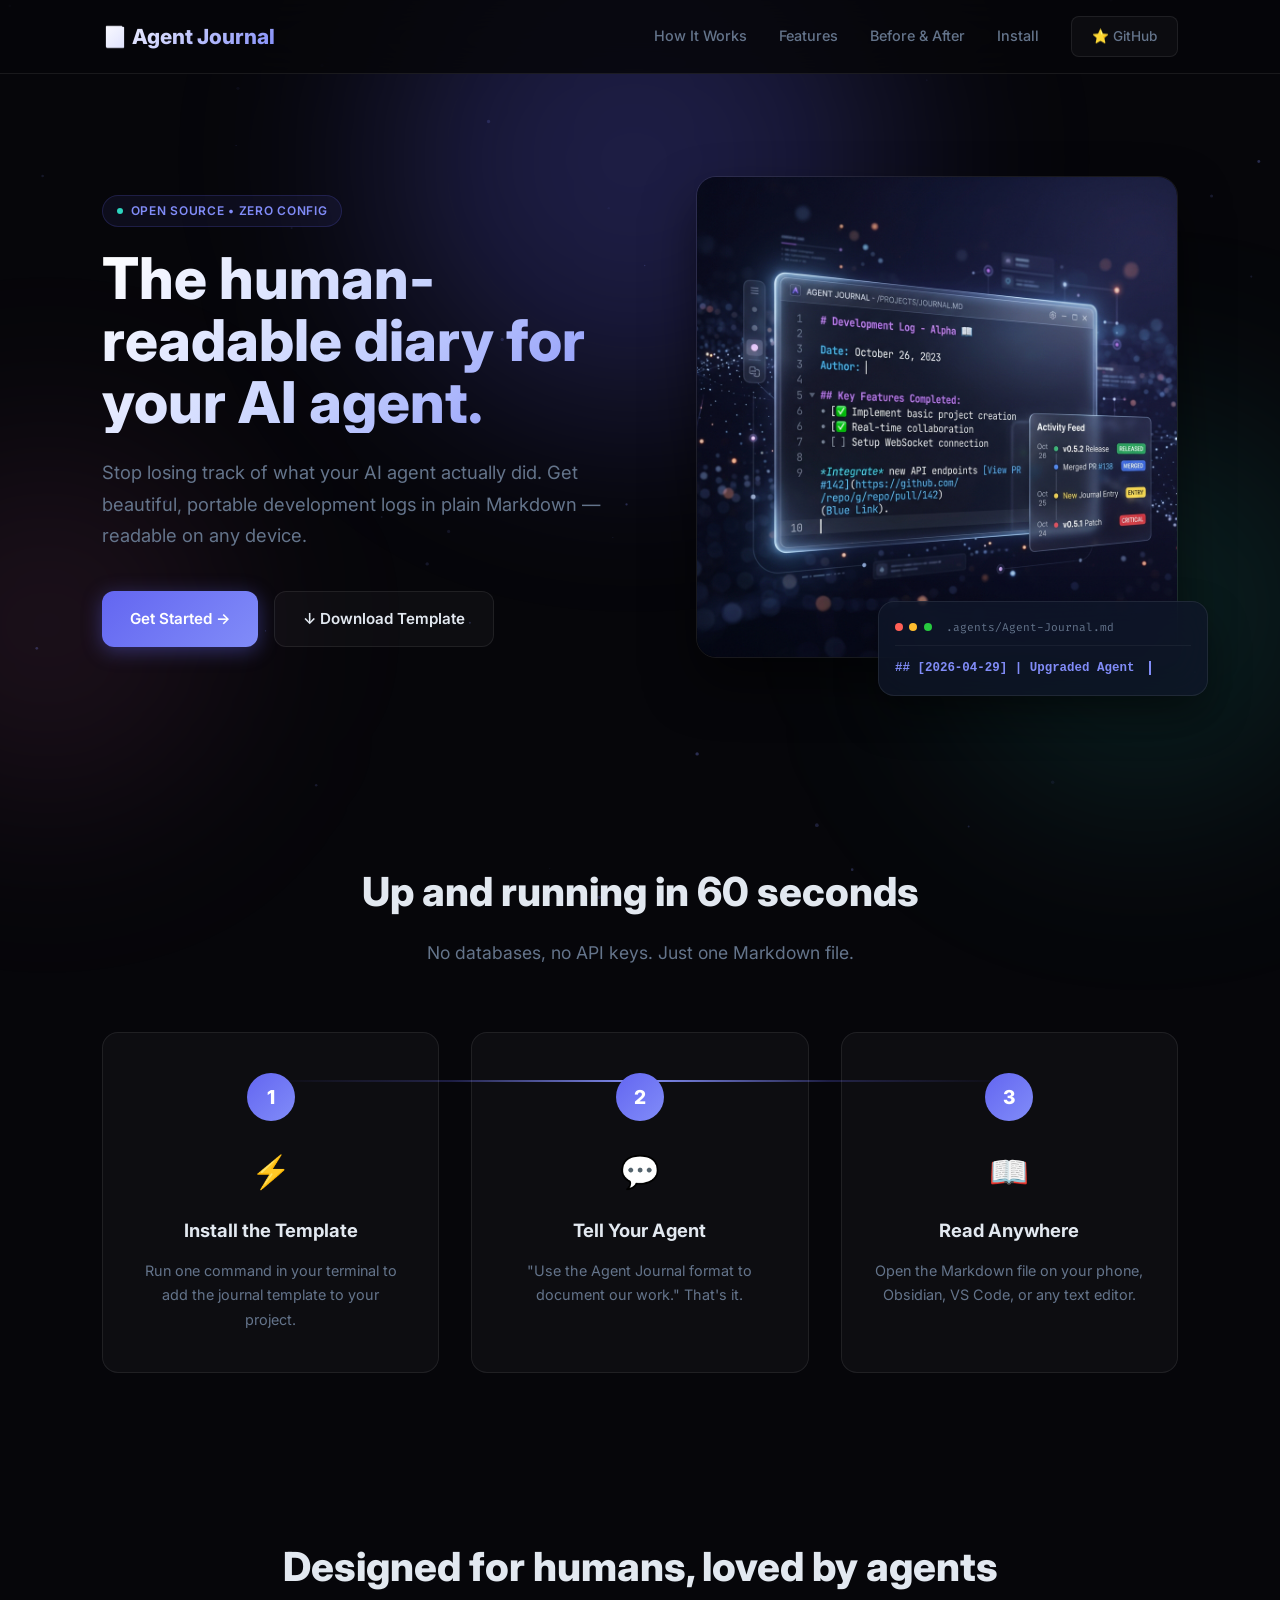
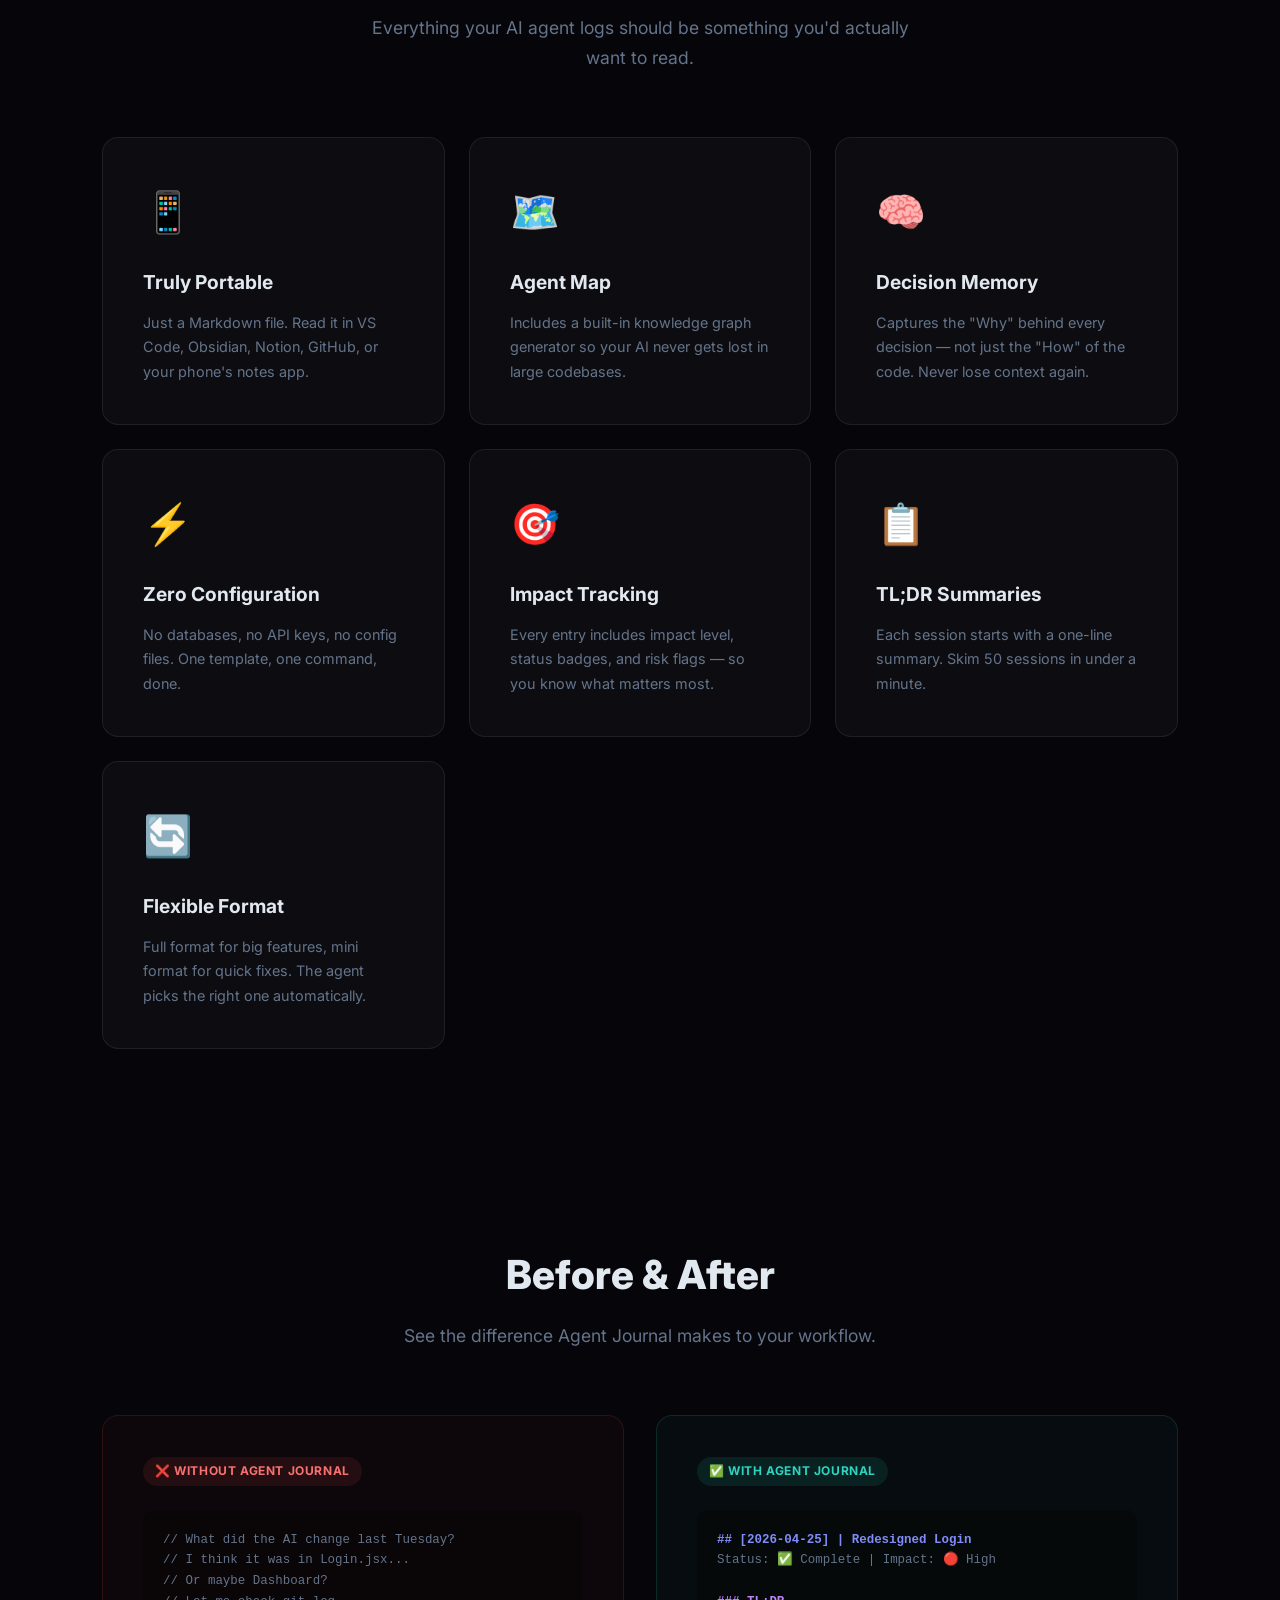
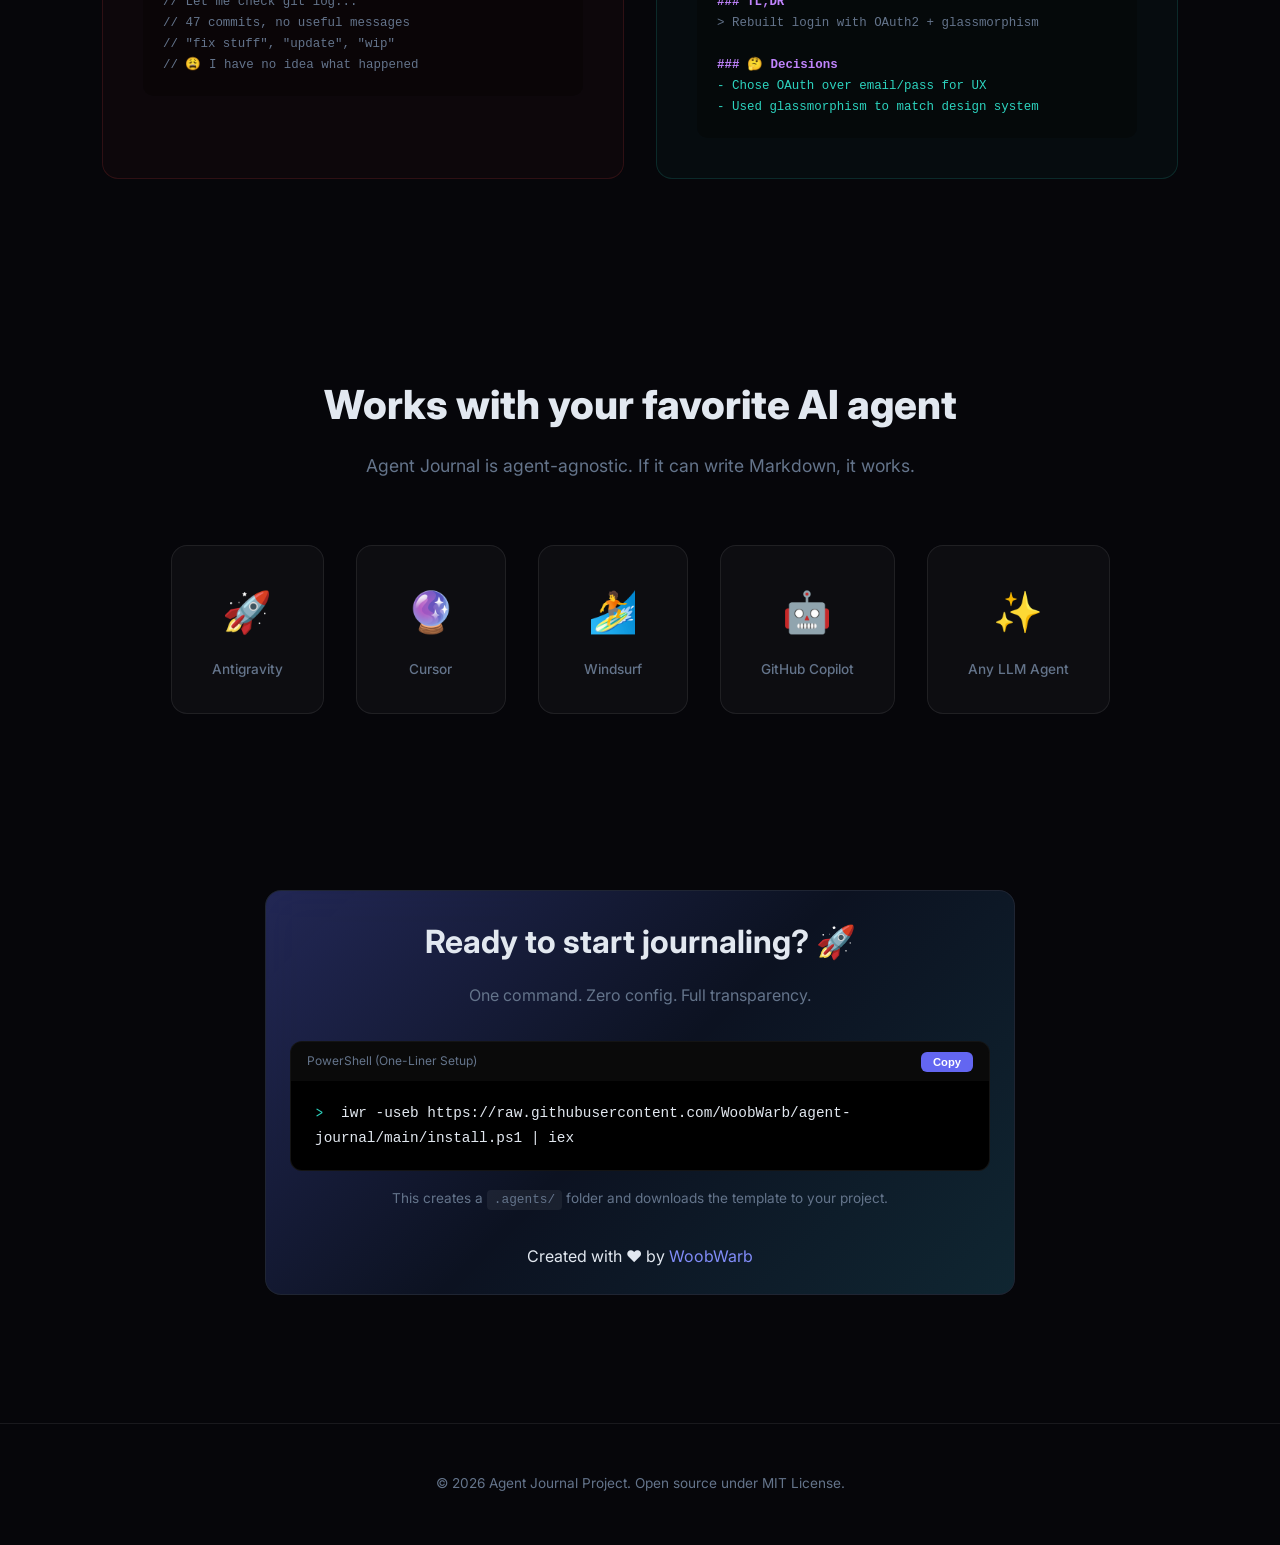
==== commit cea700c3: "feat: Add Agent Map (Memory Layer) generator and update docs" ====
--- a/index.html
+++ b/index.html
@@ -112,6 +112,11 @@
                     <p>Just a Markdown file. Read it in VS Code, Obsidian, Notion, GitHub, or your phone's notes app.</p>
                 </div>
                 <div class="feature-card reveal">
+                    <div class="icon">🗺️</div>
+                    <h3>Agent Map</h3>
+                    <p>Includes a built-in knowledge graph generator so your AI never gets lost in large codebases.</p>
+                </div>
+                <div class="feature-card reveal">
                     <div class="icon">🧠</div>
                     <h3>Decision Memory</h3>
                     <p>Captures the "Why" behind every decision — not just the "How" of the code. Never lose context again.</p>
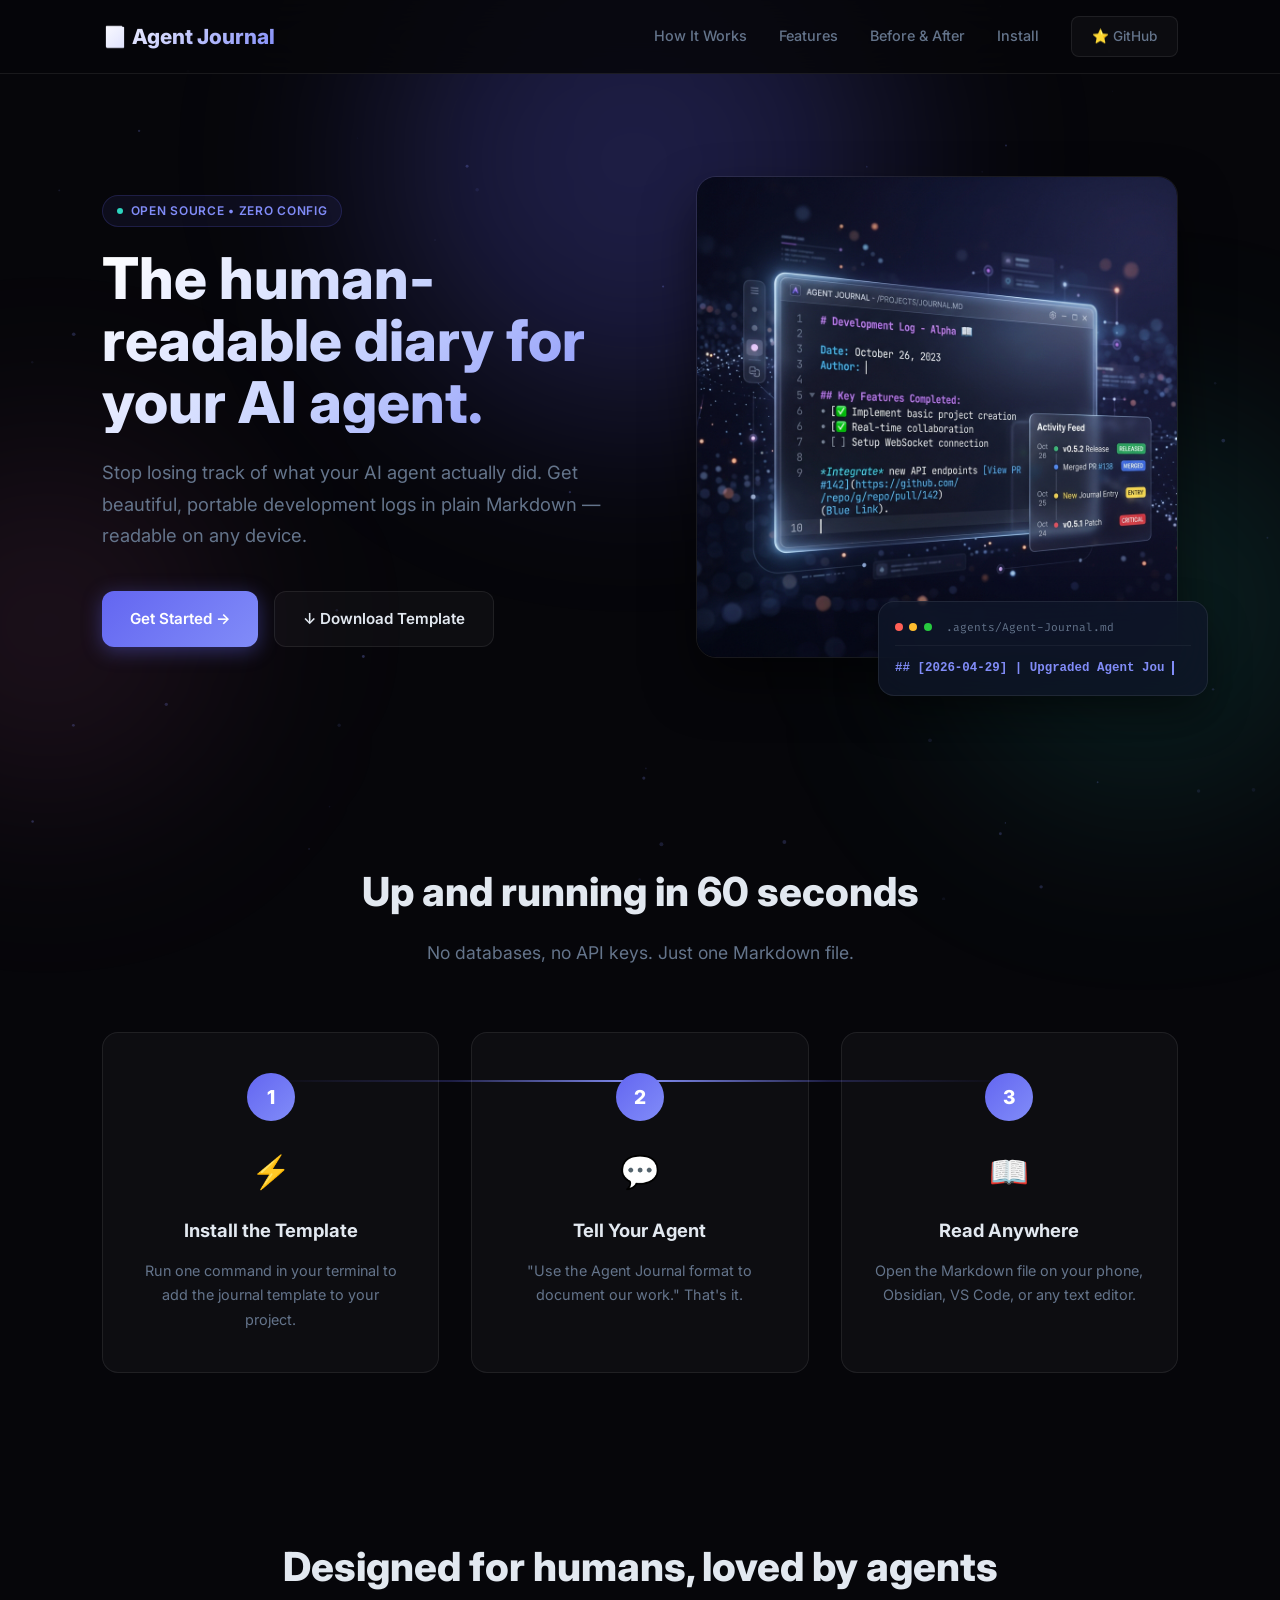
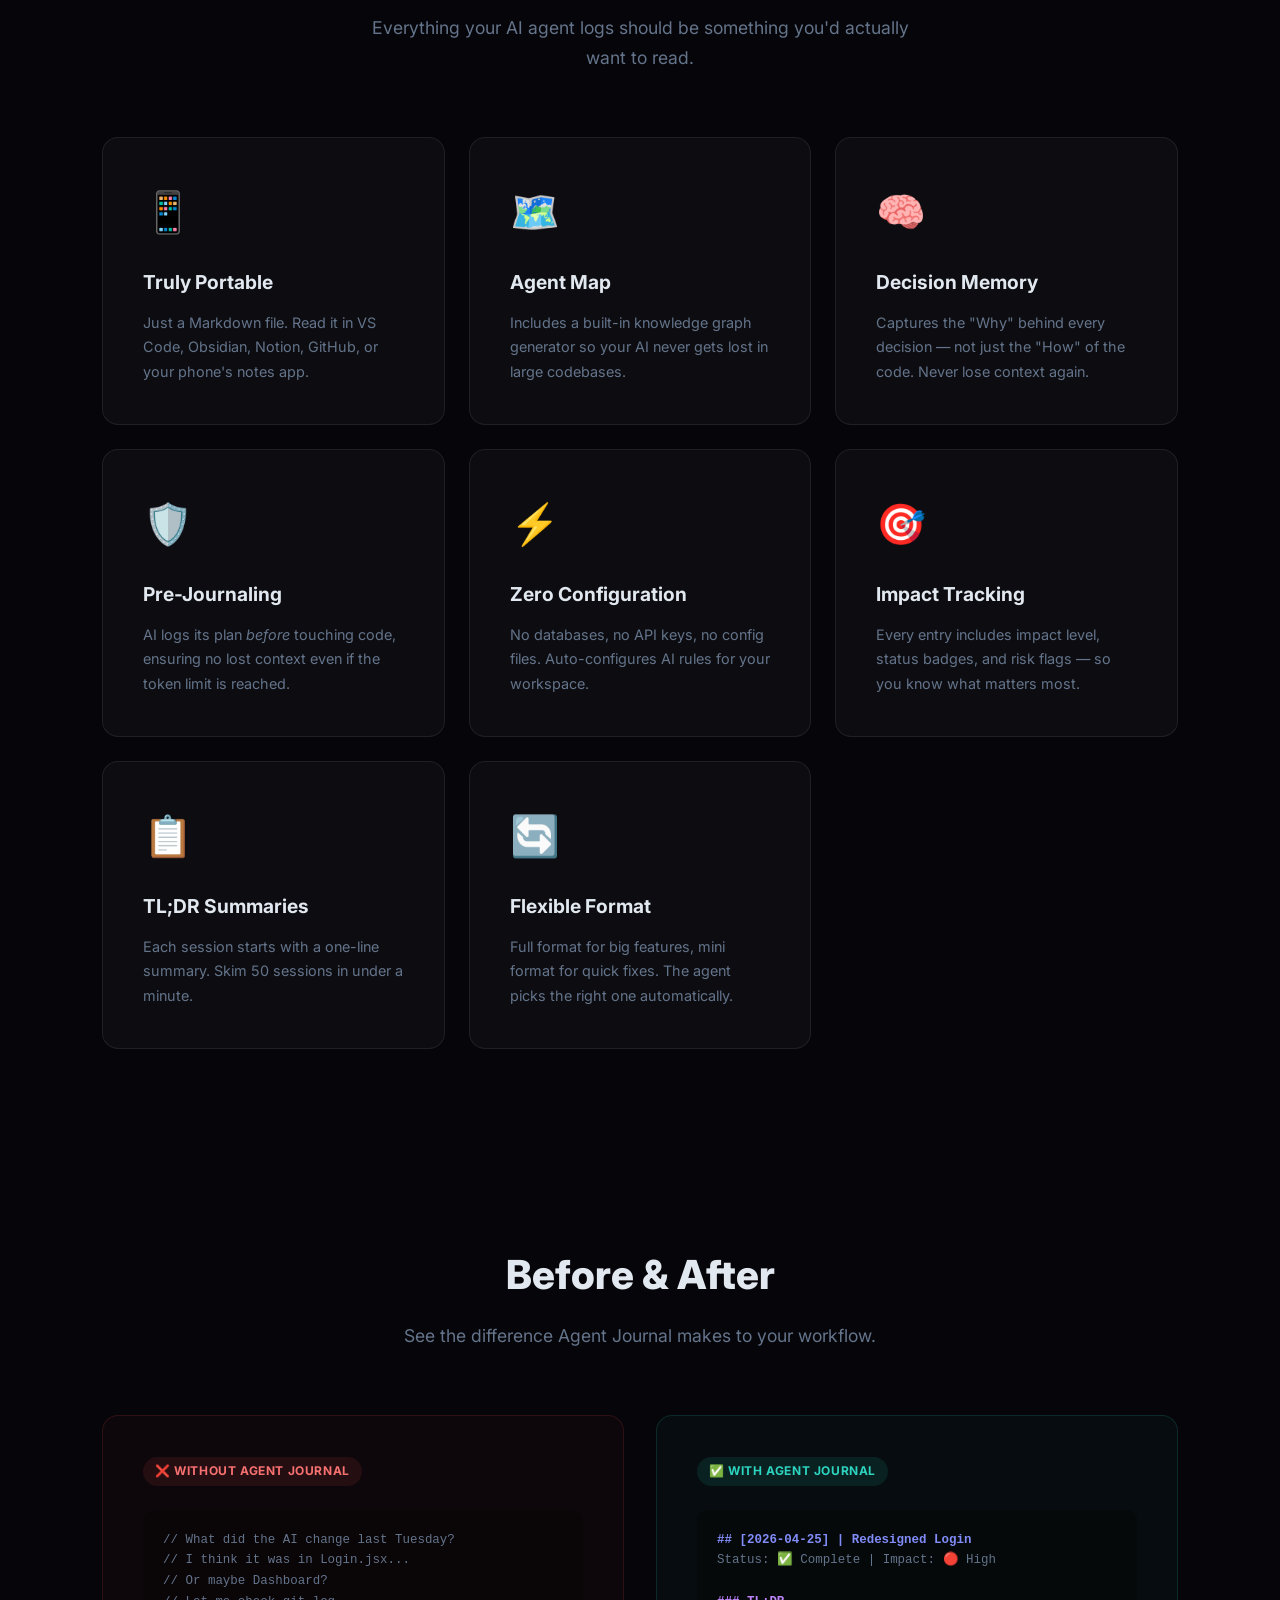
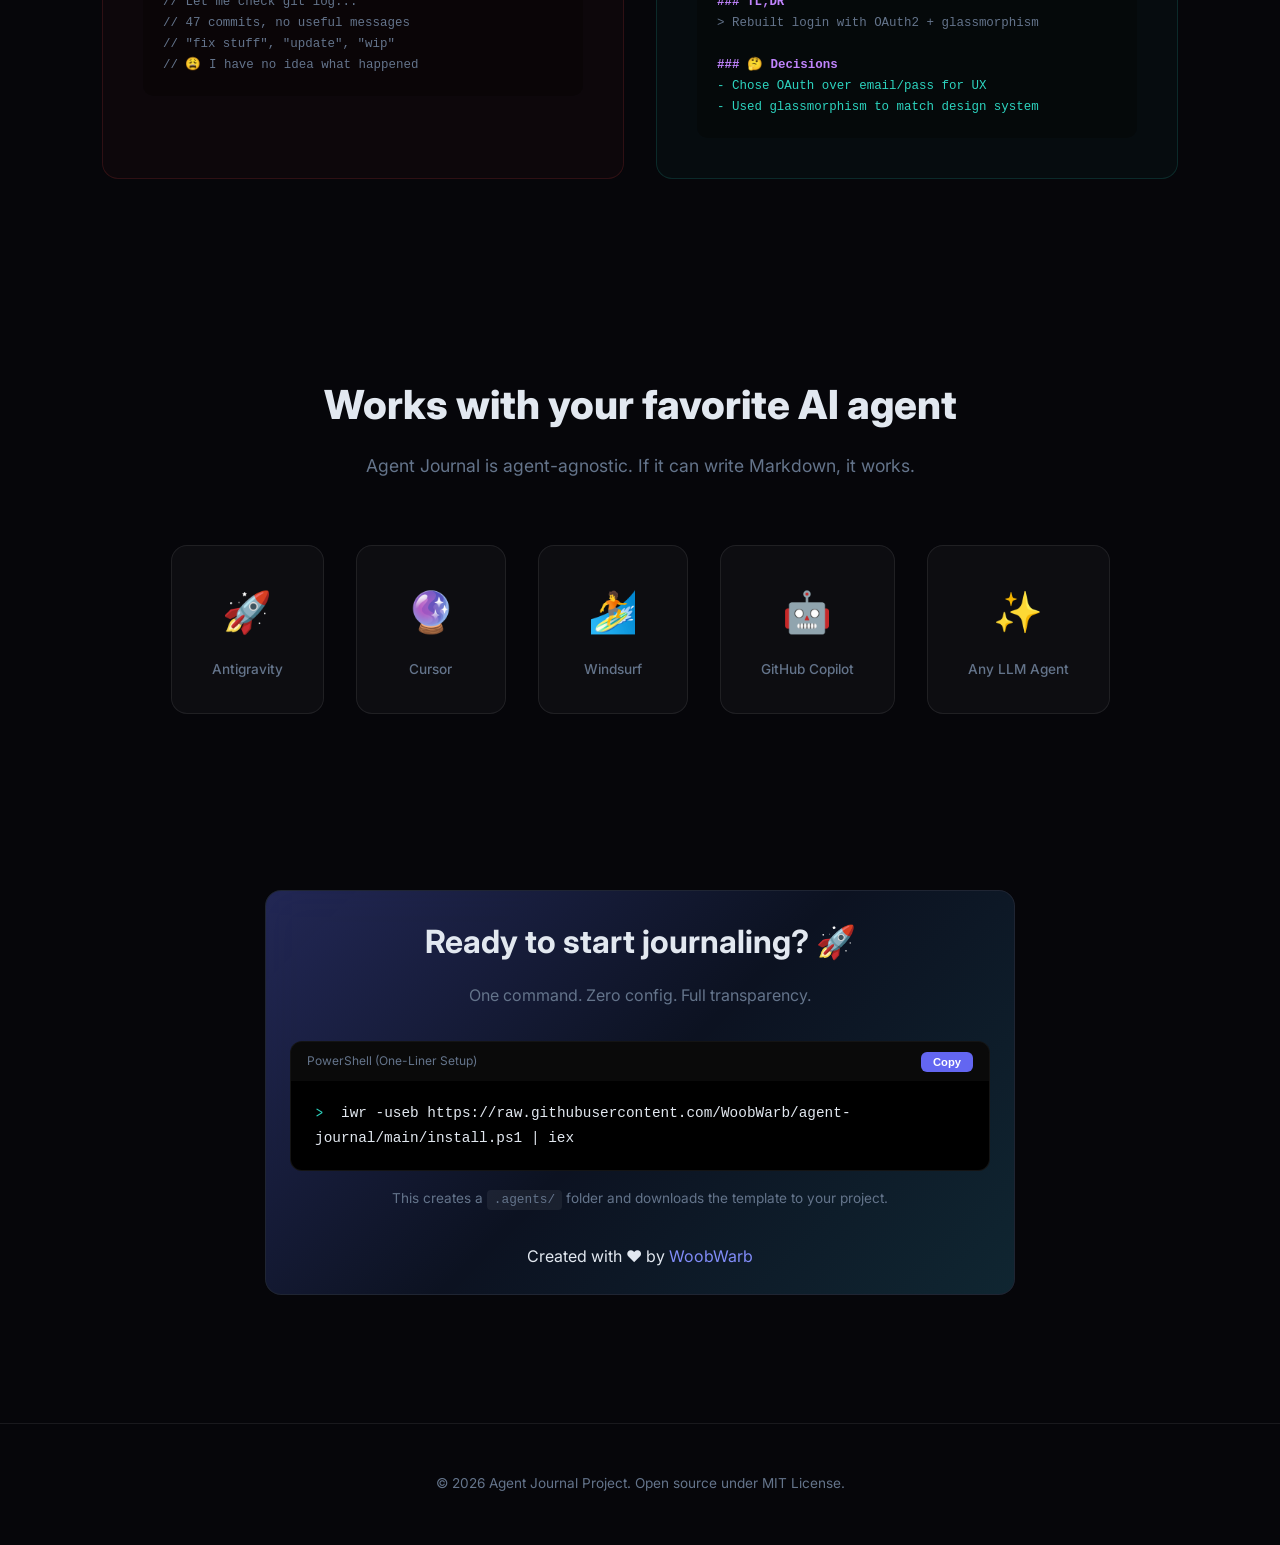
==== commit 78a2b2b2: "feat: Add Pre-Journaling workflow to prevent context loss on token limits" ====
--- a/index.html
+++ b/index.html
@@ -122,9 +122,14 @@
                     <p>Captures the "Why" behind every decision — not just the "How" of the code. Never lose context again.</p>
                 </div>
                 <div class="feature-card reveal">
+                    <div class="icon">🛡️</div>
+                    <h3>Pre-Journaling</h3>
+                    <p>AI logs its plan <i>before</i> touching code, ensuring no lost context even if the token limit is reached.</p>
+                </div>
+                <div class="feature-card reveal">
                     <div class="icon">⚡</div>
                     <h3>Zero Configuration</h3>
-                    <p>No databases, no API keys, no config files. One template, one command, done.</p>
+                    <p>No databases, no API keys, no config files. Auto-configures AI rules for your workspace.</p>
                 </div>
                 <div class="feature-card reveal">
                     <div class="icon">🎯</div>
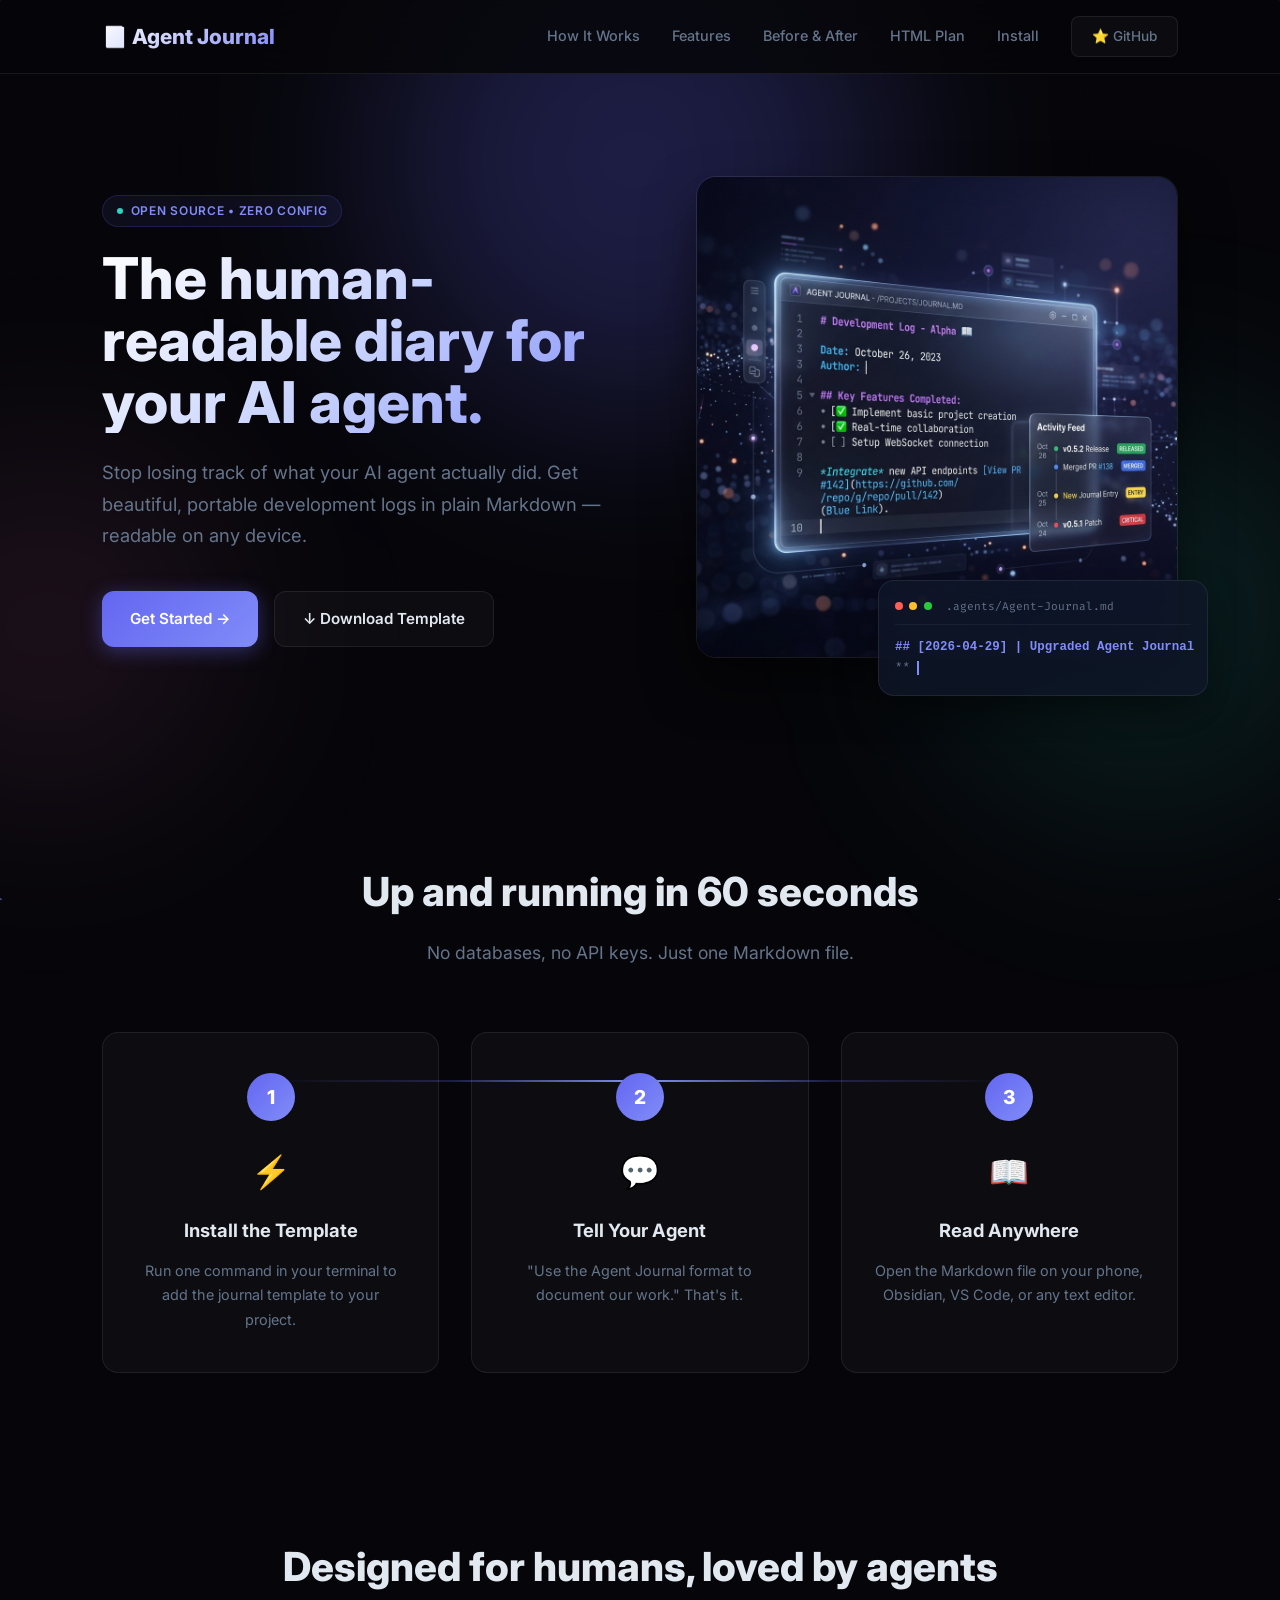
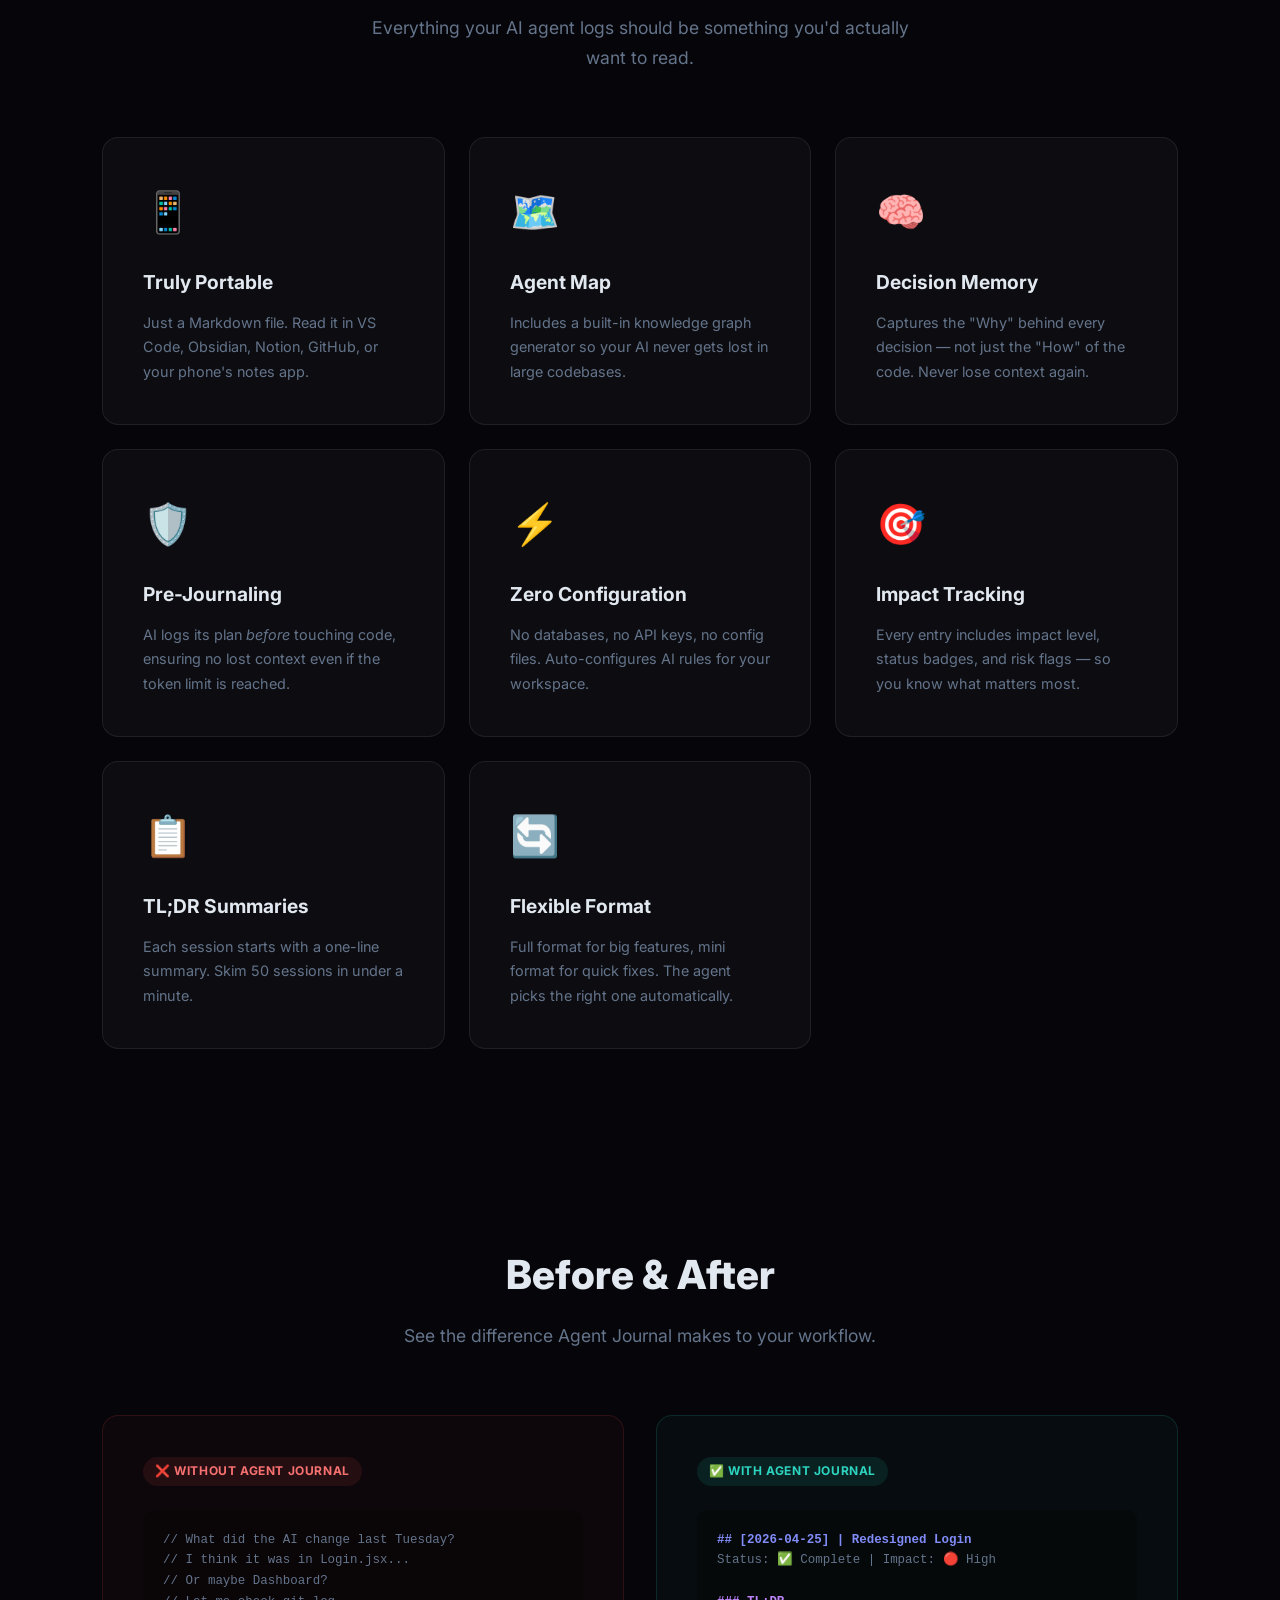
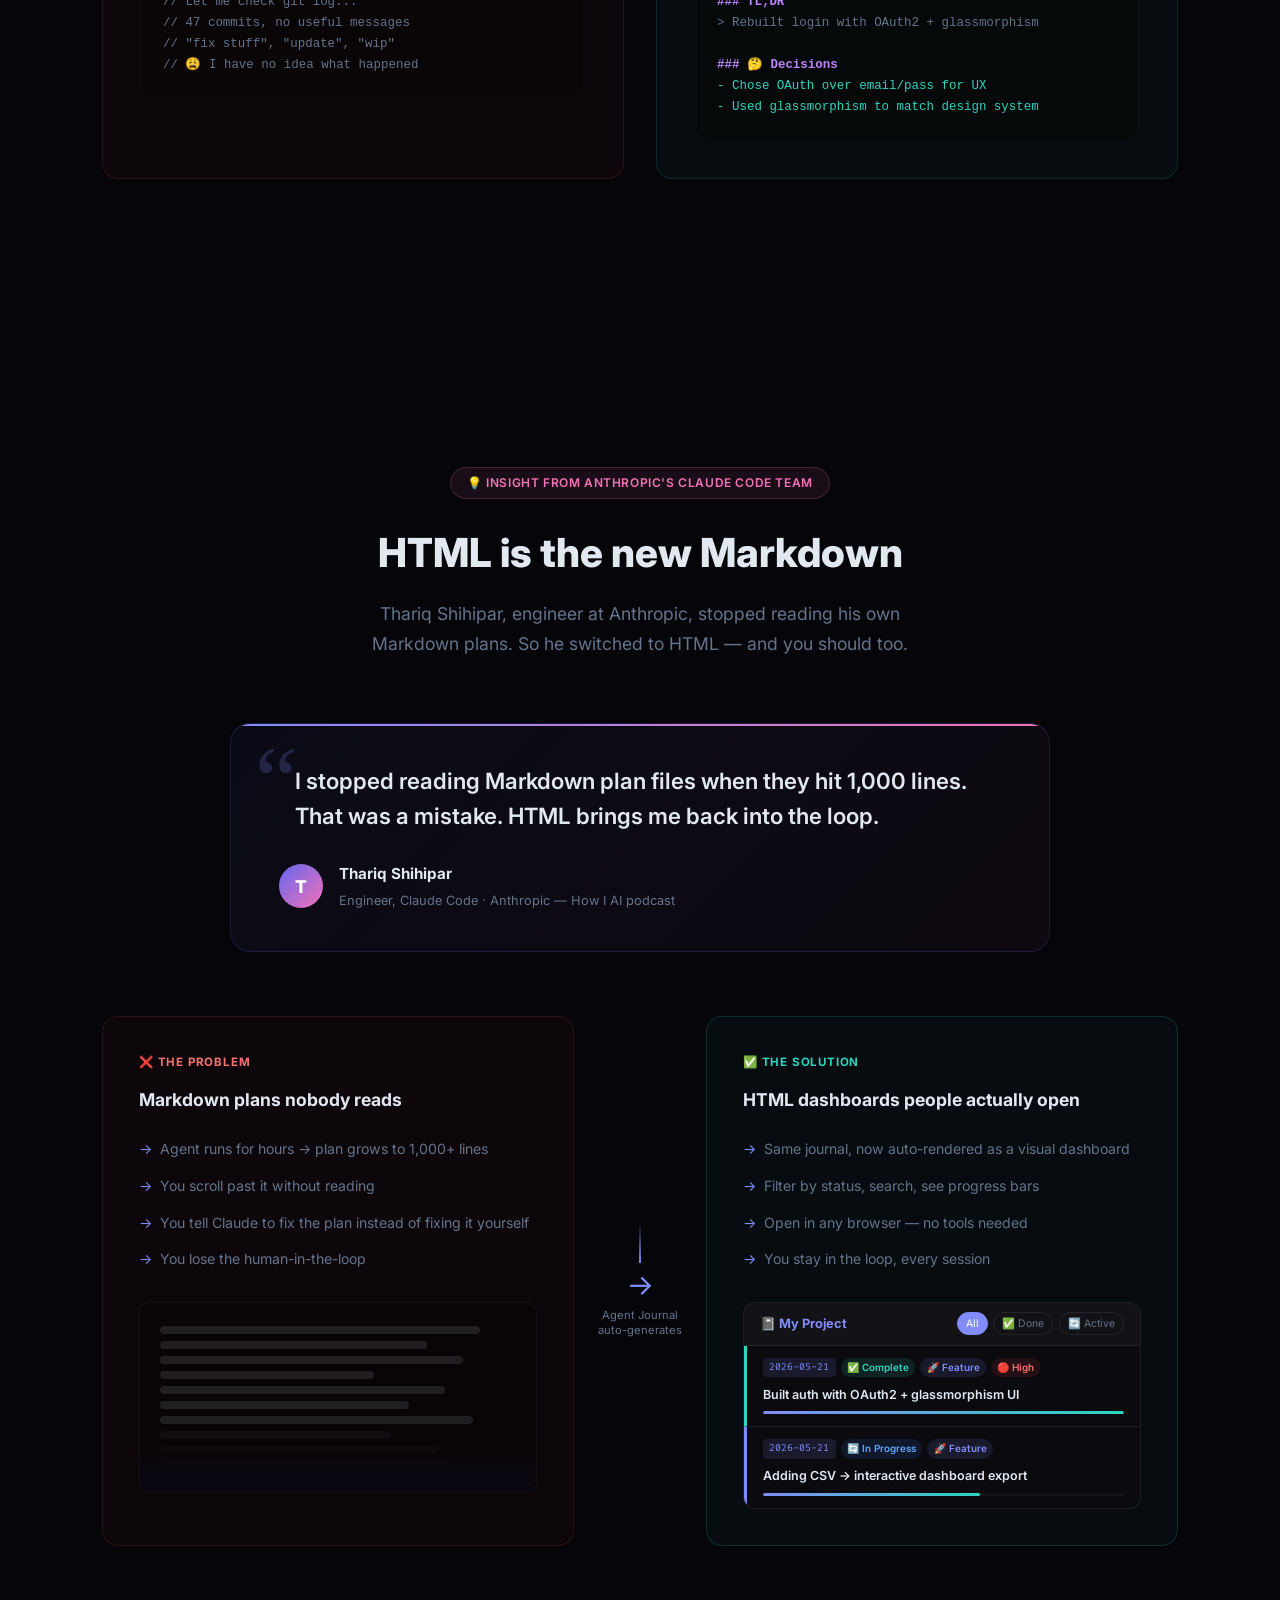
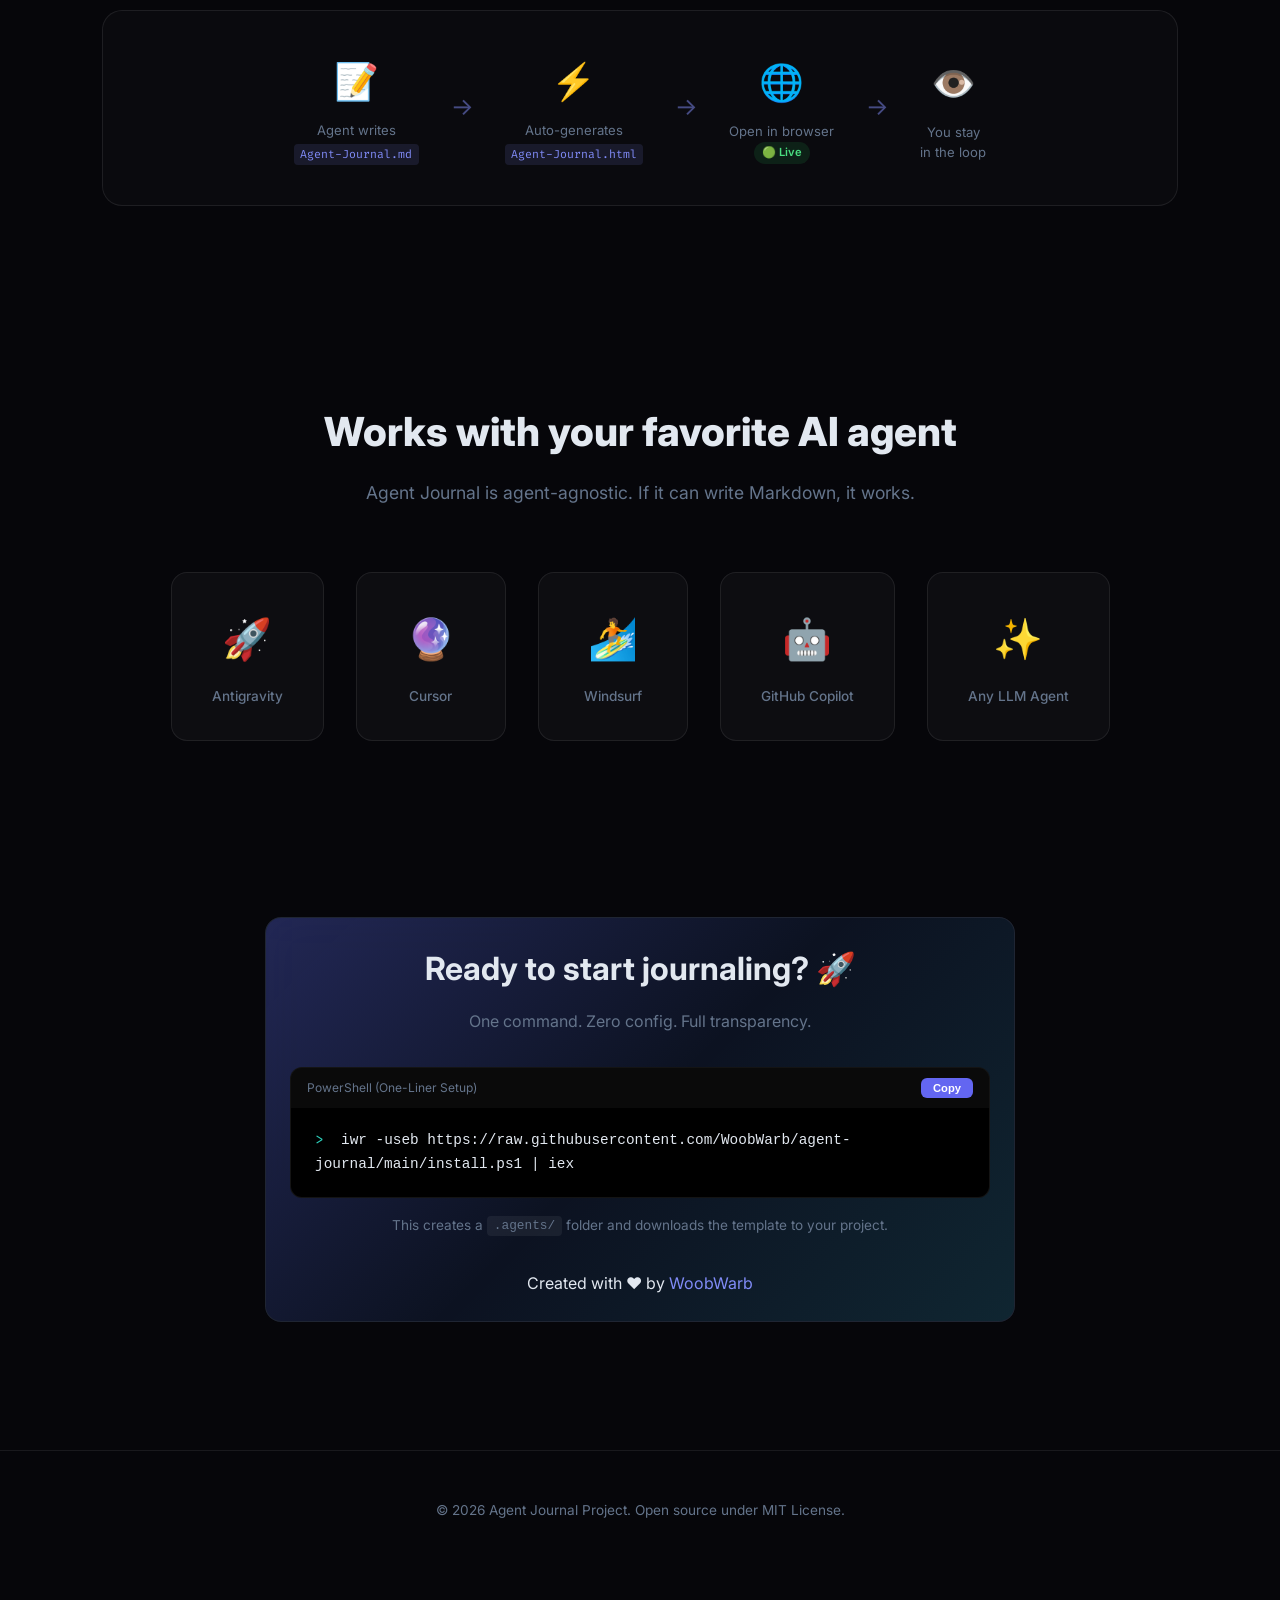
==== commit 8758d850: "feat: MD + HTML dual output (v3.2) - HTML is the new Markdown - journal-viewer.html: dual mode stand" ====
--- a/index.html
+++ b/index.html
@@ -30,6 +30,7 @@
                 <a href="#how-it-works">How It Works</a>
                 <a href="#features">Features</a>
                 <a href="#comparison">Before & After</a>
+                <a href="#html-new-md">HTML Plan</a>
                 <a href="#setup">Install</a>
                 <a href="https://github.com/WoobWarb/agent-journal" target="_blank" class="github-btn">⭐ GitHub</a>
             </div>
@@ -179,6 +180,123 @@
 <span class="md-h3">### 🤔 Decisions</span>
 <span class="md-check">- Chose OAuth over email/pass for UX</span>
 <span class="md-check">- Used glassmorphism to match design system</span></code></pre>
+                </div>
+            </div>
+        </div>
+    </section>
+
+    <!-- Compatible With -->
+    <section class="compatible">
+
+    <!-- HTML is the new Markdown -->
+    <section id="html-new-md" class="html-new-md">
+        <div class="container">
+            <div class="section-title reveal">
+                <span class="quote-source-badge">💡 Insight from Anthropic's Claude Code Team</span>
+                <h2>HTML is the new Markdown</h2>
+                <p>Thariq Shihipar, engineer at Anthropic, stopped reading his own Markdown plans. So he switched to HTML — and you should too.</p>
+            </div>
+
+            <!-- Pull quote -->
+            <div class="pull-quote reveal">
+                <div class="pull-quote-inner">
+                    <div class="quote-mark">&ldquo;</div>
+                    <blockquote>I stopped reading Markdown plan files when they hit 1,000 lines.<br>That was a mistake. HTML brings me back into the loop.</blockquote>
+                    <div class="quote-attribution">
+                        <div class="quote-avatar">T</div>
+                        <div>
+                            <div class="quote-name">Thariq Shihipar</div>
+                            <div class="quote-role">Engineer, Claude Code · Anthropic — How I AI podcast</div>
+                        </div>
+                    </div>
+                </div>
+            </div>
+
+            <!-- Problem vs Solution -->
+            <div class="html-md-grid reveal">
+                <div class="html-md-card problem">
+                    <div class="html-md-label">❌ The Problem</div>
+                    <h3>Markdown plans nobody reads</h3>
+                    <ul class="html-md-list">
+                        <li>Agent runs for hours → plan grows to 1,000+ lines</li>
+                        <li>You scroll past it without reading</li>
+                        <li>You tell Claude to fix the plan instead of fixing it yourself</li>
+                        <li>You lose the human-in-the-loop</li>
+                    </ul>
+                    <div class="md-preview-box">
+                        <div class="md-preview-line" style="width:90%"></div>
+                        <div class="md-preview-line" style="width:75%"></div>
+                        <div class="md-preview-line" style="width:85%"></div>
+                        <div class="md-preview-line" style="width:60%"></div>
+                        <div class="md-preview-line" style="width:80%"></div>
+                        <div class="md-preview-line" style="width:70%"></div>
+                        <div class="md-preview-line" style="width:88%"></div>
+                        <div class="md-preview-line" style="width:65%; opacity:.3"></div>
+                        <div class="md-preview-line" style="width:78%; opacity:.2"></div>
+                        <div class="md-preview-line" style="width:82%; opacity:.1"></div>
+                        <div class="md-fade-out"></div>
+                    </div>
+                </div>
+
+                <div class="html-md-arrow">
+                    <div class="arrow-line"></div>
+                    <div class="arrow-tip">→</div>
+                    <div class="arrow-label">Agent Journal<br>auto-generates</div>
+                </div>
+
+                <div class="html-md-card solution">
+                    <div class="html-md-label">✅ The Solution</div>
+                    <h3>HTML dashboards people actually open</h3>
+                    <ul class="html-md-list">
+                        <li>Same journal, now auto-rendered as a visual dashboard</li>
+                        <li>Filter by status, search, see progress bars</li>
+                        <li>Open in any browser — no tools needed</li>
+                        <li>You stay in the loop, every session</li>
+                    </ul>
+                    <!-- Mini dashboard mockup -->
+                    <div class="mini-dashboard">
+                        <div class="mini-db-bar">
+                            <span class="mini-db-logo">📓 My Project</span>
+                            <div class="mini-db-pills">
+                                <span class="mini-pill active">All</span>
+                                <span class="mini-pill">✅ Done</span>
+                                <span class="mini-pill">🔄 Active</span>
+                            </div>
+                        </div>
+                        <div class="mini-card complete">
+                            <div class="mini-card-meta"><span class="mini-date">2026-05-21</span><span class="mini-tag done">✅ Complete</span><span class="mini-tag feature">🚀 Feature</span><span class="mini-tag high">🔴 High</span></div>
+                            <div class="mini-card-title">Built auth with OAuth2 + glassmorphism UI</div>
+                            <div class="mini-progress"><div class="mini-progress-fill" style="width:100%"></div></div>
+                        </div>
+                        <div class="mini-card in-progress">
+                            <div class="mini-card-meta"><span class="mini-date">2026-05-21</span><span class="mini-tag wip">🔄 In Progress</span><span class="mini-tag feature">🚀 Feature</span></div>
+                            <div class="mini-card-title">Adding CSV → interactive dashboard export</div>
+                            <div class="mini-progress"><div class="mini-progress-fill" style="width:60%"></div></div>
+                        </div>
+                    </div>
+                </div>
+            </div>
+
+            <!-- Flow diagram -->
+            <div class="html-flow reveal">
+                <div class="flow-step">
+                    <div class="flow-icon">📝</div>
+                    <div class="flow-label">Agent writes<br><code>Agent-Journal.md</code></div>
+                </div>
+                <div class="flow-arrow">→</div>
+                <div class="flow-step">
+                    <div class="flow-icon">⚡</div>
+                    <div class="flow-label">Auto-generates<br><code>Agent-Journal.html</code></div>
+                </div>
+                <div class="flow-arrow">→</div>
+                <div class="flow-step">
+                    <div class="flow-icon">🌐</div>
+                    <div class="flow-label">Open in browser<br><span class="flow-badge">🟢 Live</span></div>
+                </div>
+                <div class="flow-arrow">→</div>
+                <div class="flow-step">
+                    <div class="flow-icon">👁️</div>
+                    <div class="flow-label">You stay<br>in the loop</div>
                 </div>
             </div>
         </div>
--- a/style.css
+++ b/style.css
@@ -292,6 +292,158 @@
 .footer-links a { color: var(--primary); text-decoration: none; transition: color 0.3s; }
 .footer-links a:hover { color: var(--secondary); }
 
+/* ===== HTML IS THE NEW MARKDOWN ===== */
+.html-new-md { padding: 6rem 0; }
+
+.quote-source-badge {
+    display: inline-block; padding: 0.3rem 1rem;
+    background: rgba(244, 114, 182, 0.08); color: var(--accent);
+    border: 1px solid rgba(244, 114, 182, 0.2); border-radius: 20px;
+    font-size: 0.75rem; font-weight: 600; letter-spacing: 0.05em;
+    margin-bottom: 1.25rem; text-transform: uppercase;
+}
+
+.pull-quote { margin: 0 auto 4rem; max-width: 820px; }
+.pull-quote-inner {
+    background: linear-gradient(135deg, rgba(99,102,241,0.06), rgba(244,114,182,0.04));
+    border: 1px solid rgba(99,102,241,0.18); border-radius: 20px;
+    padding: 2.5rem 3rem; position: relative; overflow: hidden;
+}
+.pull-quote-inner::before {
+    content: ''; position: absolute; top: 0; left: 0; right: 0; height: 2px;
+    background: linear-gradient(90deg, var(--primary), var(--accent));
+}
+.quote-mark {
+    font-size: 6rem; line-height: 1; color: var(--primary); opacity: 0.2;
+    font-family: Georgia, serif; position: absolute; top: 0.5rem; left: 1.5rem;
+}
+.pull-quote-inner blockquote {
+    font-size: 1.4rem; font-weight: 600; line-height: 1.55; color: var(--text);
+    margin-bottom: 1.75rem; padding-left: 1rem; position: relative; z-index: 1;
+}
+.quote-attribution { display: flex; align-items: center; gap: 1rem; }
+.quote-avatar {
+    width: 44px; height: 44px; border-radius: 50%; flex-shrink: 0;
+    background: linear-gradient(135deg, var(--primary-deep), var(--accent));
+    display: flex; align-items: center; justify-content: center;
+    font-weight: 800; font-size: 1.1rem; color: white;
+}
+.quote-name { font-weight: 700; font-size: 0.95rem; margin-bottom: 0.15rem; }
+.quote-role { color: var(--text-muted); font-size: 0.8rem; }
+
+/* Problem / Solution grid */
+.html-md-grid {
+    display: grid; grid-template-columns: 1fr auto 1fr; gap: 0; align-items: center;
+    margin-bottom: 4rem;
+}
+.html-md-card {
+    padding: 2.25rem; border-radius: var(--radius); border: 1px solid var(--border);
+    height: 100%;
+}
+.html-md-card.problem { background: rgba(239,68,68,0.03); border-color: rgba(239,68,68,0.15); }
+.html-md-card.solution { background: rgba(45,212,191,0.03); border-color: rgba(45,212,191,0.18); }
+.html-md-label {
+    font-size: 0.72rem; font-weight: 700; text-transform: uppercase; letter-spacing: 0.07em;
+    margin-bottom: 0.75rem;
+}
+.problem .html-md-label { color: #f87171; }
+.solution .html-md-label { color: var(--secondary); }
+.html-md-card h3 { font-size: 1.1rem; margin-bottom: 1rem; }
+.html-md-list { list-style: none; padding: 0; margin-bottom: 1.5rem; }
+.html-md-list li {
+    padding: 0.4rem 0; color: var(--text-muted); font-size: 0.88rem;
+    display: flex; gap: 0.5rem; align-items: flex-start;
+}
+.html-md-list li::before { content: '→'; color: var(--primary); flex-shrink: 0; }
+
+/* Markdown text preview (faded lines) */
+.md-preview-box {
+    background: rgba(0,0,0,0.3); border-radius: 10px; padding: 1rem 1.25rem;
+    border: 1px solid rgba(255,255,255,0.05); position: relative; overflow: hidden;
+}
+.md-preview-line {
+    height: 8px; background: rgba(255,255,255,0.1); border-radius: 4px; margin: 7px 0;
+}
+.md-fade-out {
+    position: absolute; bottom: 0; left: 0; right: 0; height: 50px;
+    background: linear-gradient(to bottom, transparent, rgba(10,8,20,0.85));
+}
+
+/* Center arrow */
+.html-md-arrow {
+    display: flex; flex-direction: column; align-items: center; gap: 0.5rem;
+    padding: 0 1.5rem; color: var(--primary);
+}
+.arrow-line { width: 2px; height: 40px; background: linear-gradient(to bottom, transparent, var(--primary)); }
+.arrow-tip { font-size: 1.8rem; line-height: 1; }
+.arrow-label { font-size: 0.7rem; color: var(--text-muted); text-align: center; line-height: 1.4; }
+
+/* Mini dashboard mockup */
+.mini-dashboard {
+    background: #0a0a0f; border-radius: 12px; border: 1px solid var(--border);
+    overflow: hidden; font-size: 0.75rem;
+}
+.mini-db-bar {
+    background: rgba(255,255,255,0.03); border-bottom: 1px solid var(--border);
+    padding: 0.6rem 1rem; display: flex; justify-content: space-between; align-items: center;
+}
+.mini-db-logo { font-weight: 700; font-size: 0.8rem; color: var(--primary); }
+.mini-db-pills { display: flex; gap: 0.35rem; }
+.mini-pill {
+    padding: 0.1rem 0.5rem; border-radius: 20px; font-size: 0.65rem;
+    background: none; border: 1px solid var(--border); color: var(--text-muted); cursor: pointer;
+}
+.mini-pill.active { background: var(--primary); border-color: var(--primary); color: white; }
+.mini-card { padding: 0.75rem 1rem; border-bottom: 1px solid var(--border); }
+.mini-card:last-child { border-bottom: none; }
+.mini-card.complete { border-left: 3px solid var(--secondary); }
+.mini-card.in-progress { border-left: 3px solid var(--primary); }
+.mini-card-meta { display: flex; flex-wrap: wrap; gap: 0.3rem; margin-bottom: 0.4rem; align-items: center; }
+.mini-date {
+    background: rgba(129,140,248,.12); color: var(--primary);
+    padding: .08rem .4rem; border-radius: 4px; font-size: .62rem; font-family: 'Fira Code', monospace;
+}
+.mini-tag { padding: .08rem .4rem; border-radius: 20px; font-size: .62rem; font-weight: 600; }
+.mini-tag.done { background: rgba(45,212,191,.12); color: var(--secondary); }
+.mini-tag.wip { background: rgba(59,130,246,.12); color: #60a5fa; }
+.mini-tag.feature { background: rgba(129,140,248,.12); color: var(--primary); }
+.mini-tag.high { background: rgba(239,68,68,.1); color: #f87171; }
+.mini-card-title { color: var(--text); font-size: 0.78rem; font-weight: 600; margin-bottom: 0.4rem; }
+.mini-progress { background: rgba(255,255,255,.04); border-radius: 4px; height: 3px; overflow: hidden; }
+.mini-progress-fill { height: 100%; background: linear-gradient(90deg, var(--primary), var(--secondary)); border-radius: 4px; }
+
+/* Flow diagram */
+.html-flow {
+    display: flex; align-items: center; justify-content: center;
+    gap: 0; flex-wrap: wrap; background: rgba(255,255,255,0.02);
+    border: 1px solid var(--border); border-radius: 20px; padding: 2.5rem;
+}
+.flow-step {
+    text-align: center; padding: 0 1.5rem; display: flex; flex-direction: column; align-items: center; gap: 0.6rem;
+}
+.flow-icon { font-size: 2.25rem; }
+.flow-label { font-size: 0.82rem; color: var(--text-muted); line-height: 1.5; }
+.flow-label code {
+    background: rgba(129,140,248,0.12); color: var(--primary);
+    padding: 0.1rem 0.4rem; border-radius: 4px; font-size: 0.72rem;
+    font-family: 'Fira Code', monospace; display: block; margin-top: 0.2rem;
+}
+.flow-badge {
+    display: inline-block; background: rgba(34,197,94,0.12); color: #4ade80;
+    padding: 0.15rem 0.5rem; border-radius: 20px; font-size: 0.7rem; font-weight: 600;
+}
+.flow-arrow { font-size: 1.5rem; color: var(--primary); opacity: 0.5; padding: 0 0.5rem; }
+
+/* Mobile: stack html-md-grid */
+@media (max-width: 768px) {
+    .html-md-grid { grid-template-columns: 1fr; }
+    .html-md-arrow { flex-direction: row; padding: 1rem 0; transform: rotate(90deg); }
+    .pull-quote-inner { padding: 1.75rem; }
+    .pull-quote-inner blockquote { font-size: 1.1rem; }
+    .html-flow { padding: 1.5rem 1rem; gap: 0.5rem; }
+    .flow-step { padding: 0 0.75rem; }
+}
+
 /* ===== FOOTER ===== */
 footer {
     padding: 3rem 0; border-top: 1px solid var(--border);
